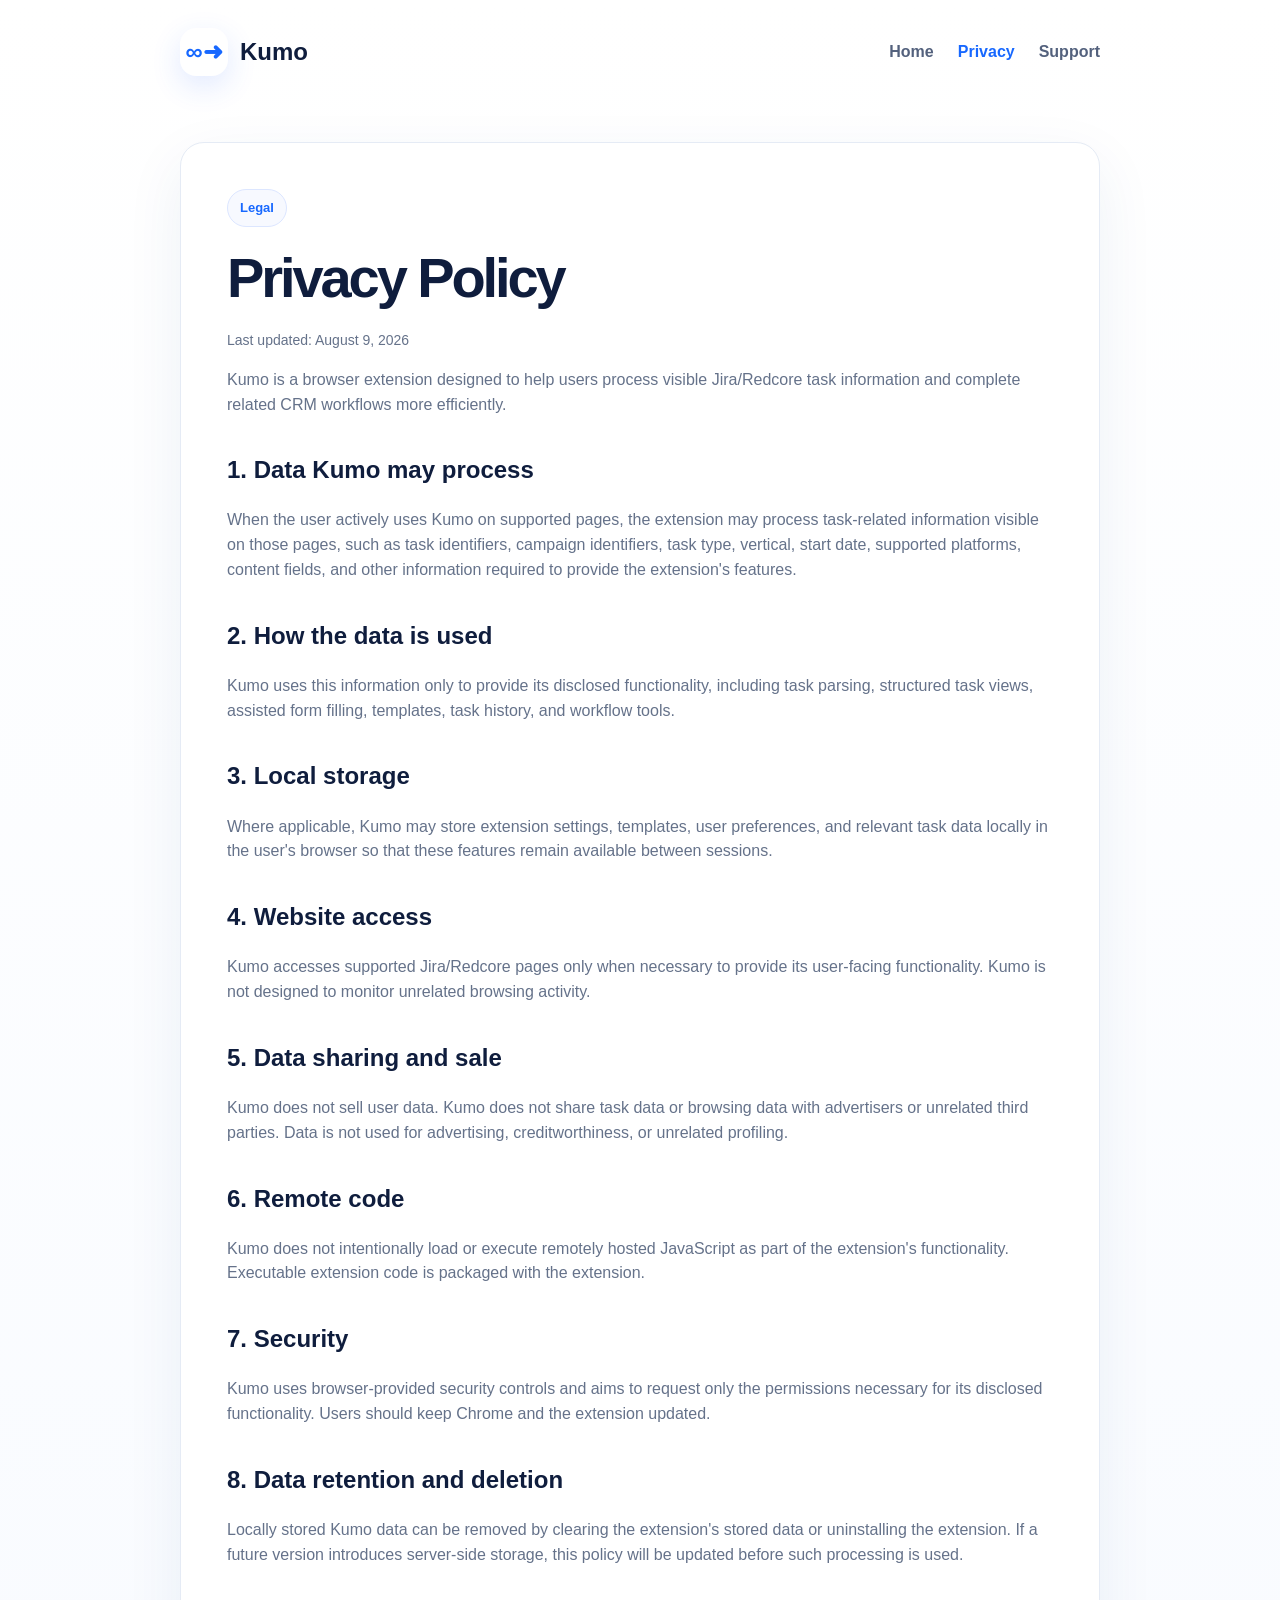
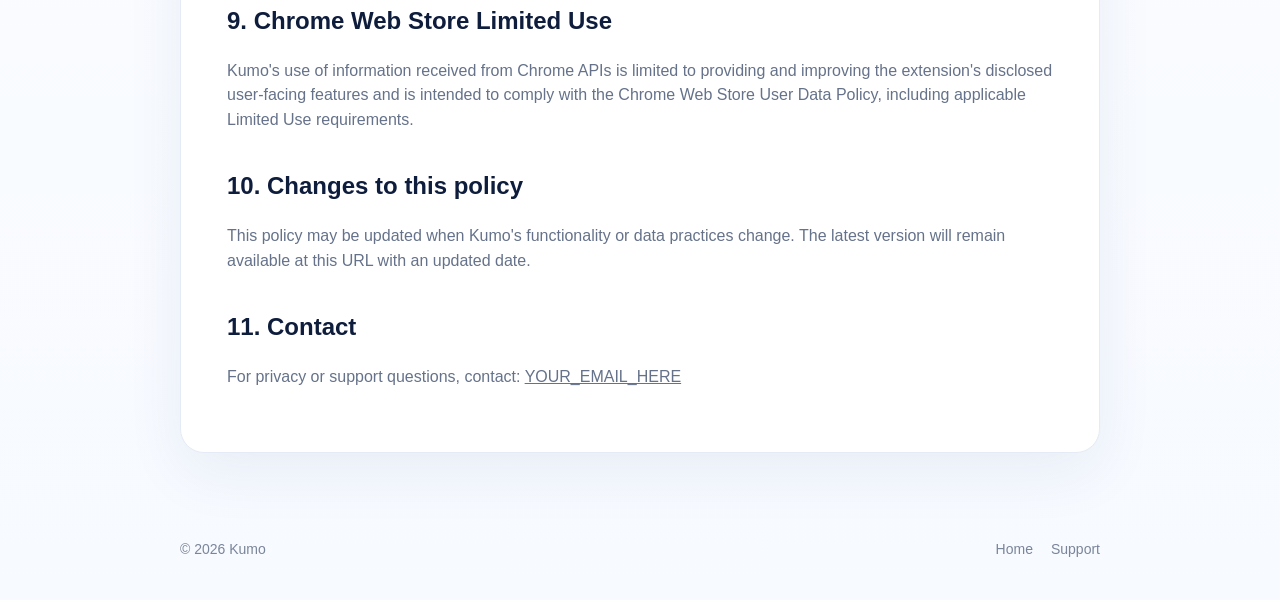
==== privacy.html @ a55d3d98 "Add files via upload" ====
<!doctype html>
<html lang="en">
<head>
  <meta charset="utf-8">
  <meta name="viewport" content="width=device-width, initial-scale=1">
  <title>Kumo Privacy Policy</title>
  <meta name="description" content="Privacy Policy for the Kumo browser extension.">
  <link rel="stylesheet" href="styles.css">
</head>
<body>
  <main class="shell legal">
    <header class="nav">
      <a class="brand" href="./"><span class="logo">∞➜</span><span>Kumo</span></a>
      <nav><a href="./">Home</a><a class="active" href="privacy.html">Privacy</a><a href="support.html">Support</a></nav>
    </header>

    <article class="legal-card">
      <div class="pill">Legal</div>
      <h1>Privacy Policy</h1>
      <p class="updated">Last updated: August 9, 2026</p>

      <p>
        Kumo is a browser extension designed to help users process visible Jira/Redcore task information
        and complete related CRM workflows more efficiently.
      </p>

      <h2>1. Data Kumo may process</h2>
      <p>
        When the user actively uses Kumo on supported pages, the extension may process task-related information
        visible on those pages, such as task identifiers, campaign identifiers, task type, vertical, start date,
        supported platforms, content fields, and other information required to provide the extension's features.
      </p>

      <h2>2. How the data is used</h2>
      <p>
        Kumo uses this information only to provide its disclosed functionality, including task parsing,
        structured task views, assisted form filling, templates, task history, and workflow tools.
      </p>

      <h2>3. Local storage</h2>
      <p>
        Where applicable, Kumo may store extension settings, templates, user preferences, and relevant task data
        locally in the user's browser so that these features remain available between sessions.
      </p>

      <h2>4. Website access</h2>
      <p>
        Kumo accesses supported Jira/Redcore pages only when necessary to provide its user-facing functionality.
        Kumo is not designed to monitor unrelated browsing activity.
      </p>

      <h2>5. Data sharing and sale</h2>
      <p>
        Kumo does not sell user data. Kumo does not share task data or browsing data with advertisers or unrelated
        third parties. Data is not used for advertising, creditworthiness, or unrelated profiling.
      </p>

      <h2>6. Remote code</h2>
      <p>
        Kumo does not intentionally load or execute remotely hosted JavaScript as part of the extension's functionality.
        Executable extension code is packaged with the extension.
      </p>

      <h2>7. Security</h2>
      <p>
        Kumo uses browser-provided security controls and aims to request only the permissions necessary for its
        disclosed functionality. Users should keep Chrome and the extension updated.
      </p>

      <h2>8. Data retention and deletion</h2>
      <p>
        Locally stored Kumo data can be removed by clearing the extension's stored data or uninstalling the extension.
        If a future version introduces server-side storage, this policy will be updated before such processing is used.
      </p>

      <h2>9. Chrome Web Store Limited Use</h2>
      <p>
        Kumo's use of information received from Chrome APIs is limited to providing and improving the extension's
        disclosed user-facing features and is intended to comply with the Chrome Web Store User Data Policy,
        including applicable Limited Use requirements.
      </p>

      <h2>10. Changes to this policy</h2>
      <p>
        This policy may be updated when Kumo's functionality or data practices change. The latest version will remain
        available at this URL with an updated date.
      </p>

      <h2>11. Contact</h2>
      <p>
        For privacy or support questions, contact:
        <a href="mailto:YOUR_EMAIL_HERE">YOUR_EMAIL_HERE</a>
      </p>
    </article>

    <footer>
      <span>© 2026 Kumo</span>
      <div><a href="./">Home</a><a href="support.html">Support</a></div>
    </footer>
  </main>
</body>
</html>
---- styles.css ----
*{box-sizing:border-box}html{scroll-behavior:smooth}body{margin:0;font-family:Inter,ui-sans-serif,-apple-system,BlinkMacSystemFont,"Segoe UI",sans-serif;color:#0f1d3d;background:linear-gradient(180deg,#fff 0%,#f7faff 100%);line-height:1.55}a{color:inherit}.shell{width:min(1180px,calc(100% - 40px));margin:auto}.nav{display:flex;align-items:center;justify-content:space-between;padding:28px 0}.brand{display:flex;align-items:center;gap:12px;text-decoration:none;font-size:24px;font-weight:800}.logo{display:grid;place-items:center;width:48px;height:48px;border-radius:16px;background:#fff;box-shadow:0 10px 30px rgba(39,99,255,.14);color:#1768ff;font-size:24px}.nav nav{display:flex;gap:24px}.nav nav a{text-decoration:none;color:#53617d;font-weight:600}.nav nav a:hover,.nav nav .active{color:#1768ff}.hero{display:grid;grid-template-columns:.9fr 1.1fr;gap:68px;align-items:center;padding:76px 0 90px}.pill{display:inline-flex;padding:8px 12px;border:1px solid #dce6ff;background:#f7f9ff;color:#1768ff;border-radius:999px;font-size:13px;font-weight:700}.hero h1,.legal-card h1{font-size:clamp(48px,6vw,82px);line-height:.98;letter-spacing:-.055em;margin:24px 0}.hero h1 span{color:#1768ff}.lead{font-size:20px;color:#64708a;max-width:650px}.actions{display:flex;gap:12px;margin-top:32px}.btn{padding:13px 18px;border-radius:14px;border:1px solid #dce4f2;text-decoration:none;font-weight:700;background:#fff}.btn.primary{background:#1768ff;border-color:#1768ff;color:#fff}.mockup{background:#fff;border:1px solid #e5ebf5;border-radius:30px;padding:20px;box-shadow:0 35px 100px rgba(31,72,153,.15)}.mockup-top,.payload-head{display:flex;justify-content:space-between;align-items:center}.mockup-top div{display:flex;align-items:center;gap:8px}.mockup-top small{padding:3px 7px;border-radius:8px;background:#edf3ff;color:#1768ff}.ready{color:#18a958;font-weight:700}.scan{display:flex;justify-content:space-between;align-items:center;margin:20px 0;padding:22px;border-radius:20px;background:linear-gradient(90deg,#1768ff,#4f39dc);color:#fff}.scan div{display:grid}.scan strong{font-size:22px}.scan span{opacity:.8;font-size:13px}.scan b{font-size:32px}.grid{display:grid;grid-template-columns:1fr 1fr;gap:12px}.card{display:flex;flex-direction:column;padding:18px;border:1px solid #e5ebf5;border-radius:16px;background:#fbfcff}.card small{color:#7c879d}.card strong{font-size:18px}.card span{color:#8f43db;font-size:13px}.payload{margin-top:14px;padding:18px;border:1px solid #e5ebf5;border-radius:16px}.payload-head span{font-size:12px;color:#219653;background:#effbf2;padding:4px 8px;border-radius:8px}.payload dl{margin:12px 0 0}.payload dl div{display:grid;grid-template-columns:130px 1fr;padding:7px 0;border-top:1px solid #edf0f5}.payload dt{color:#7a8599}.payload dd{margin:0}.features{display:grid;grid-template-columns:repeat(3,1fr);gap:18px;padding:30px 0 90px}.features article,.legal-card,.statement{background:#fff;border:1px solid #e5ebf5;border-radius:24px;padding:30px;box-shadow:0 20px 60px rgba(30,65,130,.07)}.features h2{margin:12px 0 6px}.features p,.legal-card p{color:#65728a}.icon{width:44px;height:44px;display:grid;place-items:center;border-radius:14px;background:#eef4ff;color:#1768ff;font-size:22px}.statement{text-align:center;font-size:24px;font-weight:700;margin-bottom:70px}footer{display:flex;justify-content:space-between;padding:26px 0 40px;color:#7a8599;font-size:14px}footer div{display:flex;gap:18px}footer a{text-decoration:none}.legal{max-width:920px}.legal-card{margin:38px 0 60px;padding:46px}.legal-card h1{font-size:56px}.legal-card h2{margin-top:34px}.updated{font-size:14px}.support-box{display:grid;gap:6px;margin:28px 0;padding:20px;border-radius:16px;background:#f7f9ff;border:1px solid #e1e9fb}.support-box small{color:#7f8aa0}.support-box a{font-weight:700;color:#1768ff}@media(max-width:860px){.hero{grid-template-columns:1fr;gap:40px;padding-top:36px}.features{grid-template-columns:1fr}.nav nav{gap:14px}.grid{grid-template-columns:1fr}.legal-card{padding:28px}.legal-card h1{font-size:44px}}@media(max-width:560px){.shell{width:min(100% - 24px,1180px)}.nav{align-items:flex-start}.nav nav{font-size:13px;gap:10px}.hero h1{font-size:48px}.actions{flex-wrap:wrap}.payload dl div{grid-template-columns:1fr}.payload dt{margin-bottom:2px}}
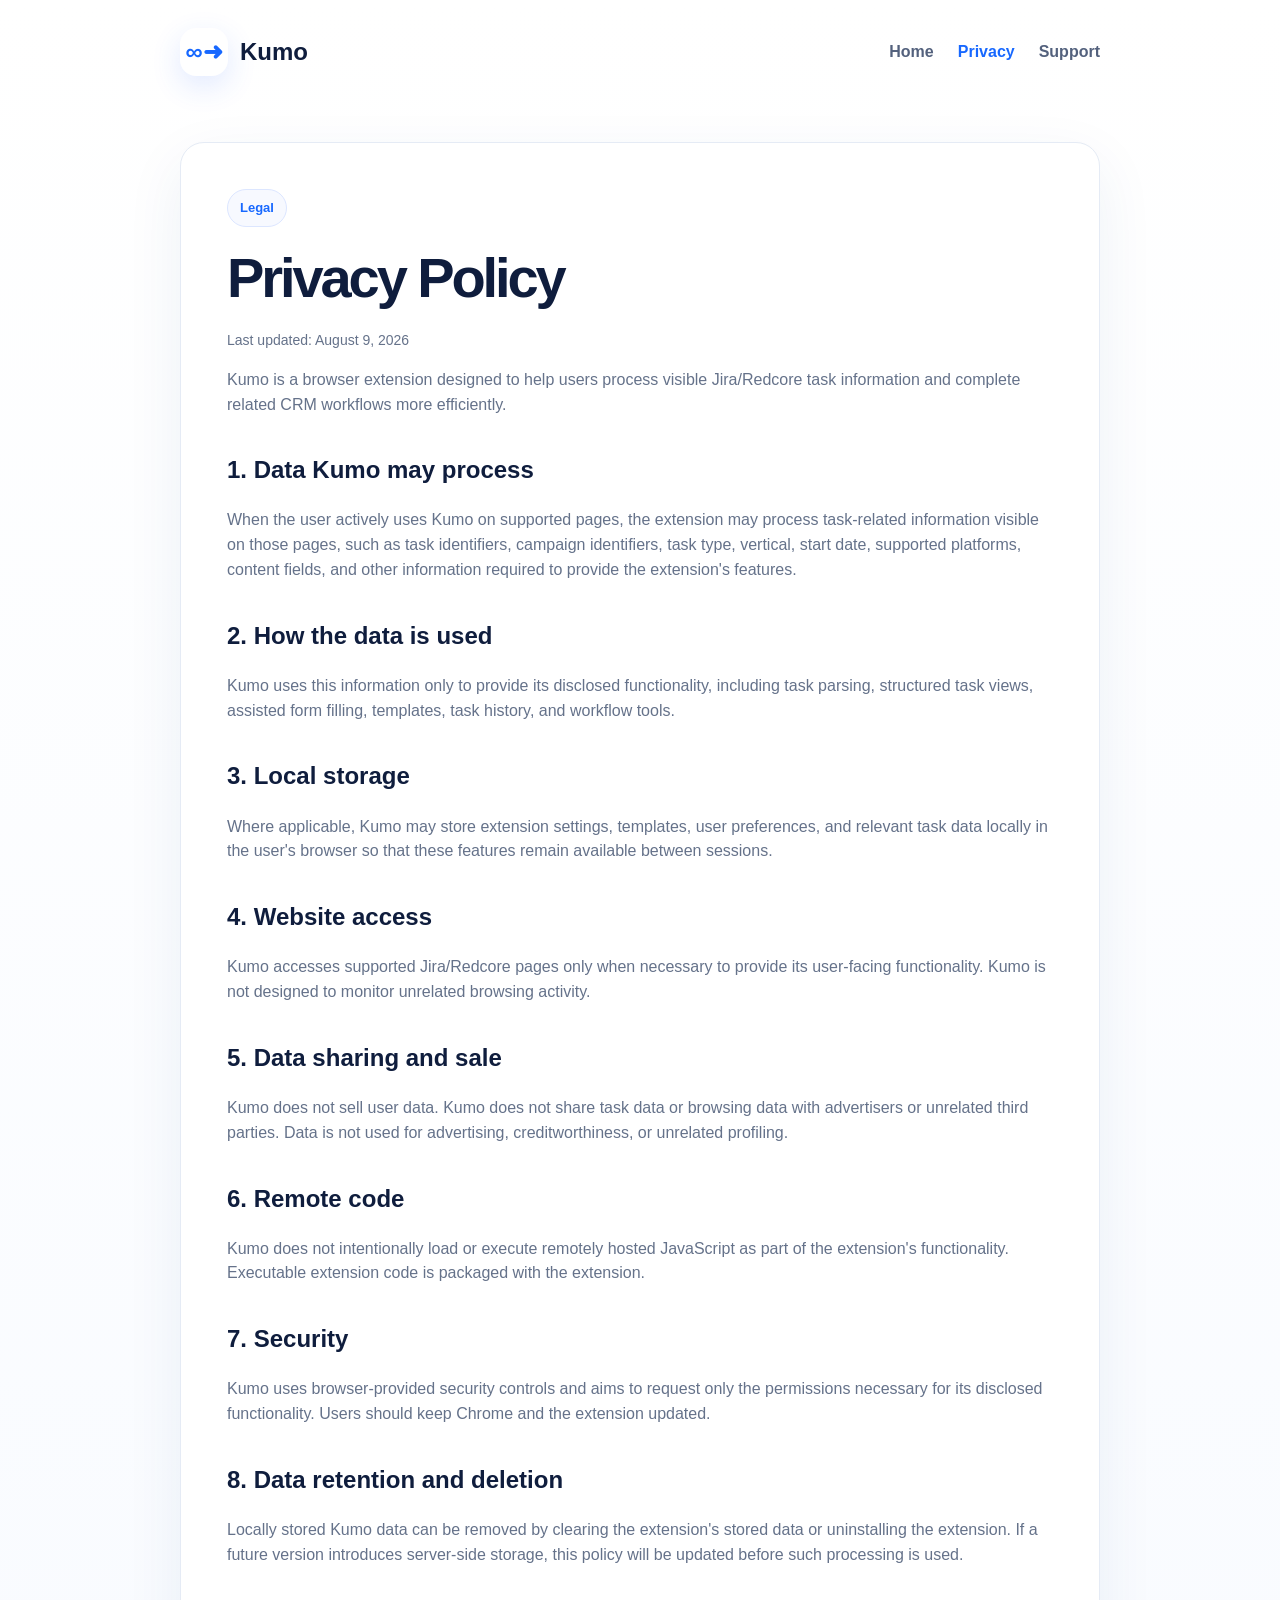
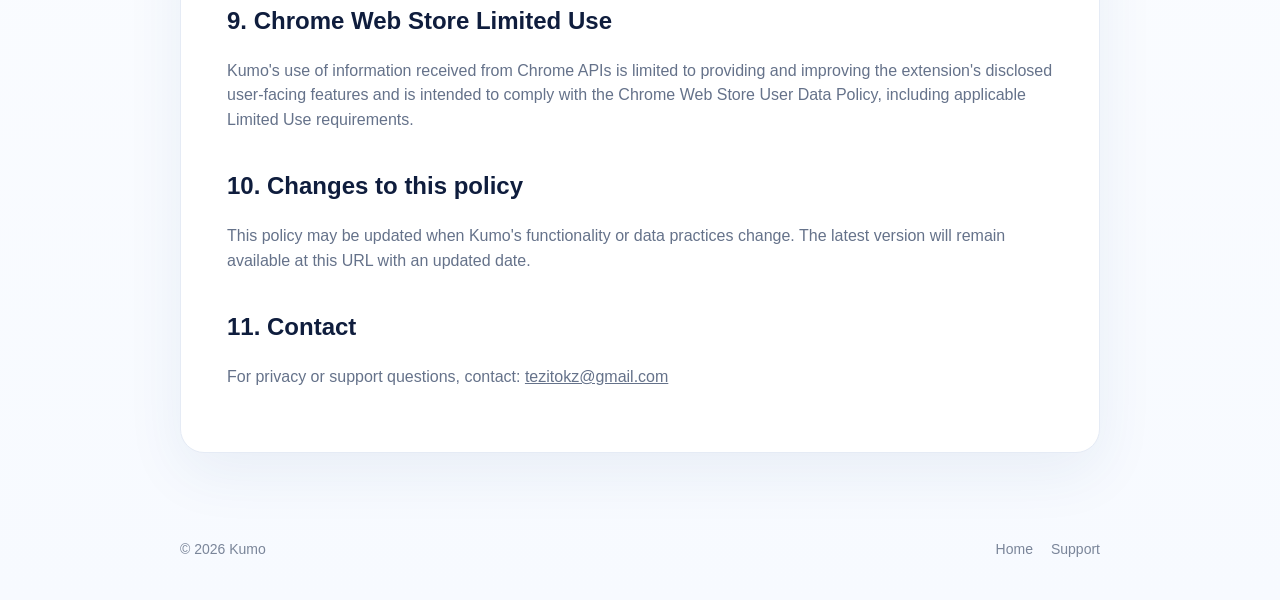
==== commit 8e152aca: "Update privacy.html" ====
--- a/privacy.html
+++ b/privacy.html
@@ -89,7 +89,7 @@
       <h2>11. Contact</h2>
       <p>
         For privacy or support questions, contact:
-        <a href="mailto:YOUR_EMAIL_HERE">YOUR_EMAIL_HERE</a>
+        <a href="mailto:YOUR_EMAIL_HERE">tezitokz@gmail.com</a>
       </p>
     </article>
 
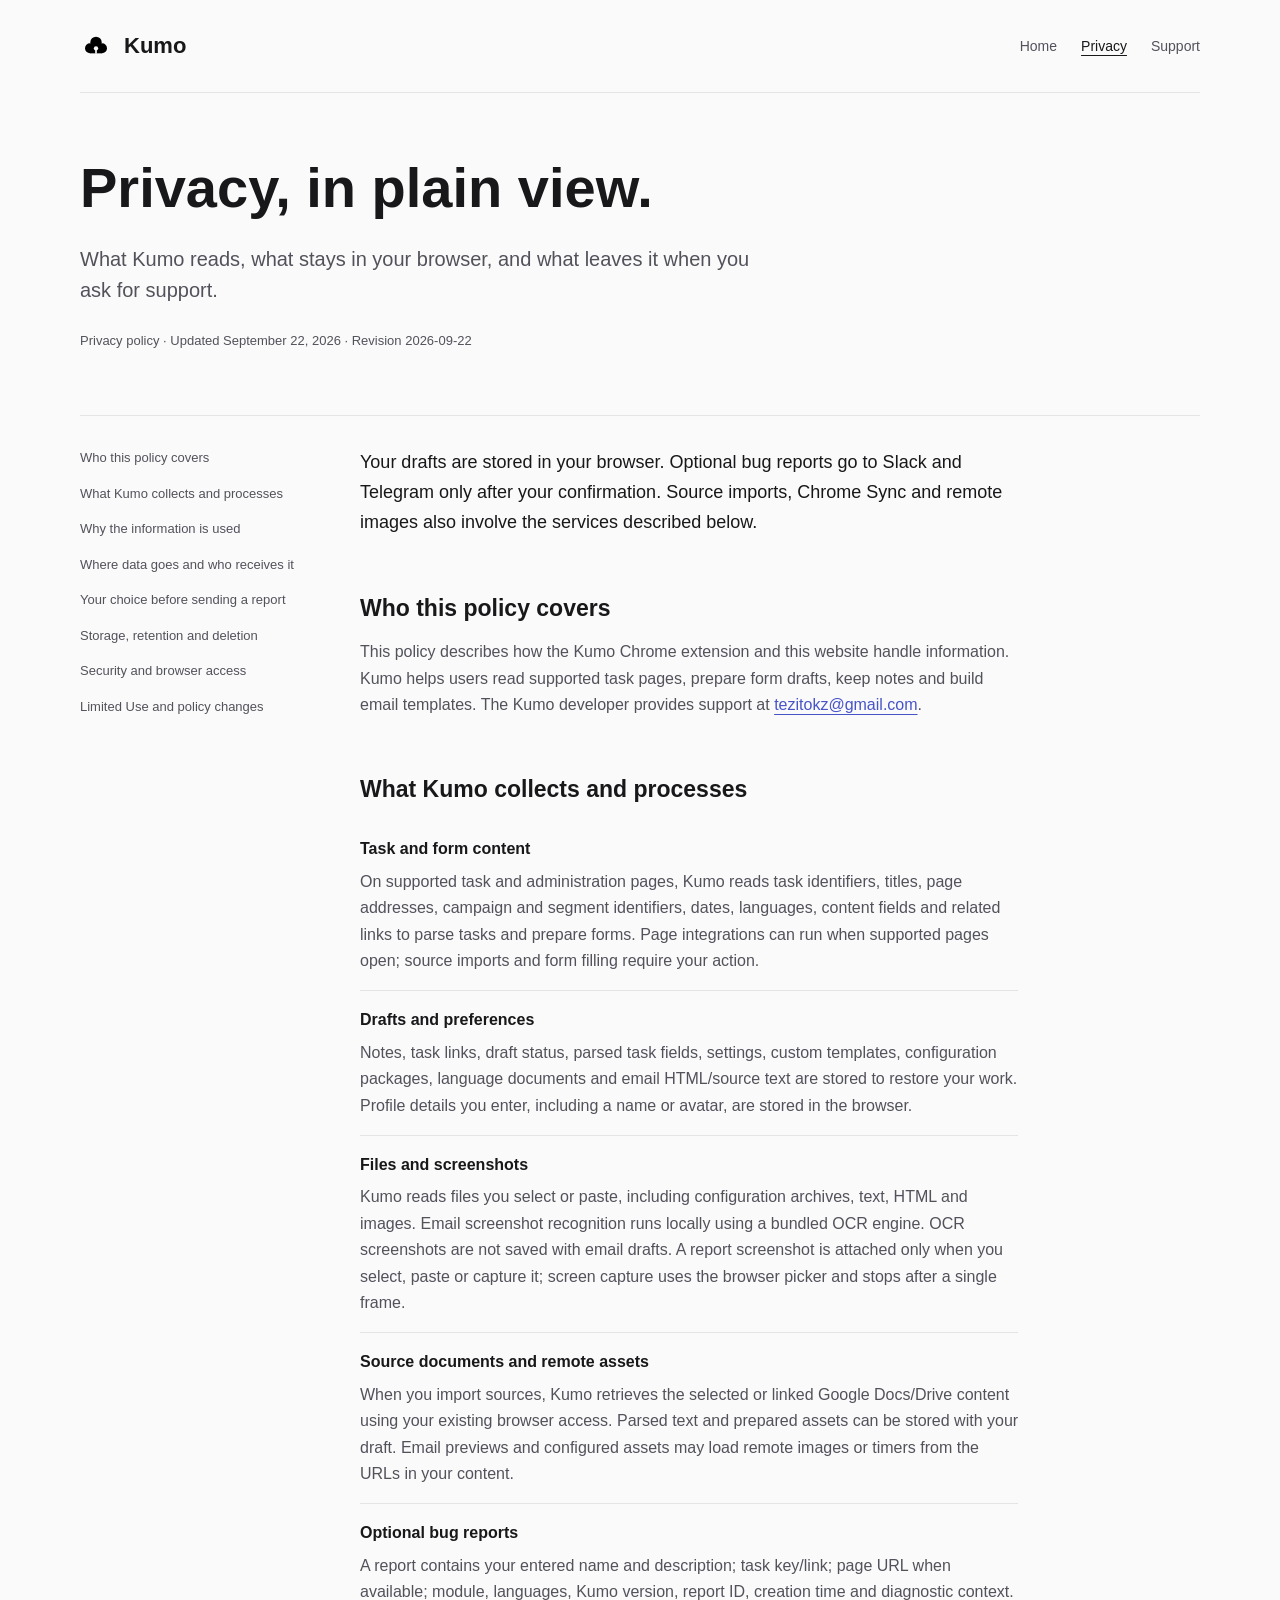
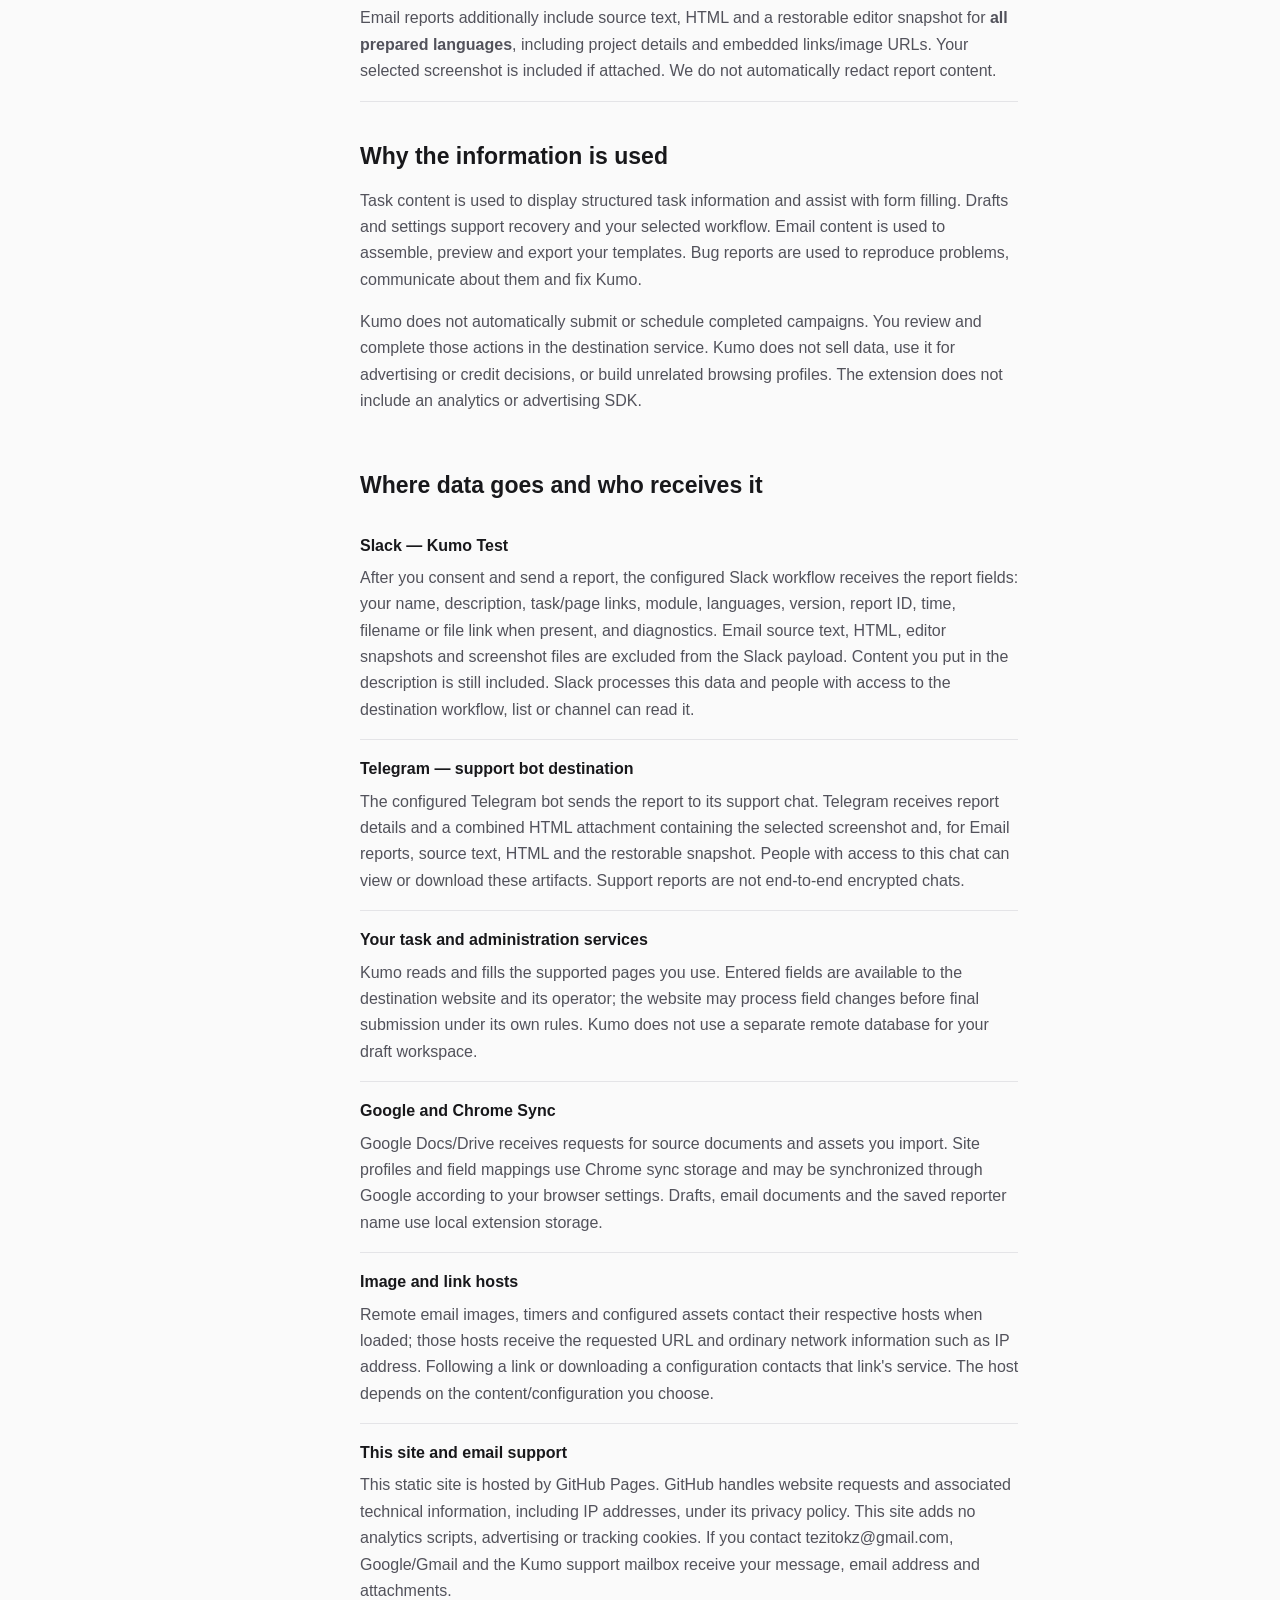
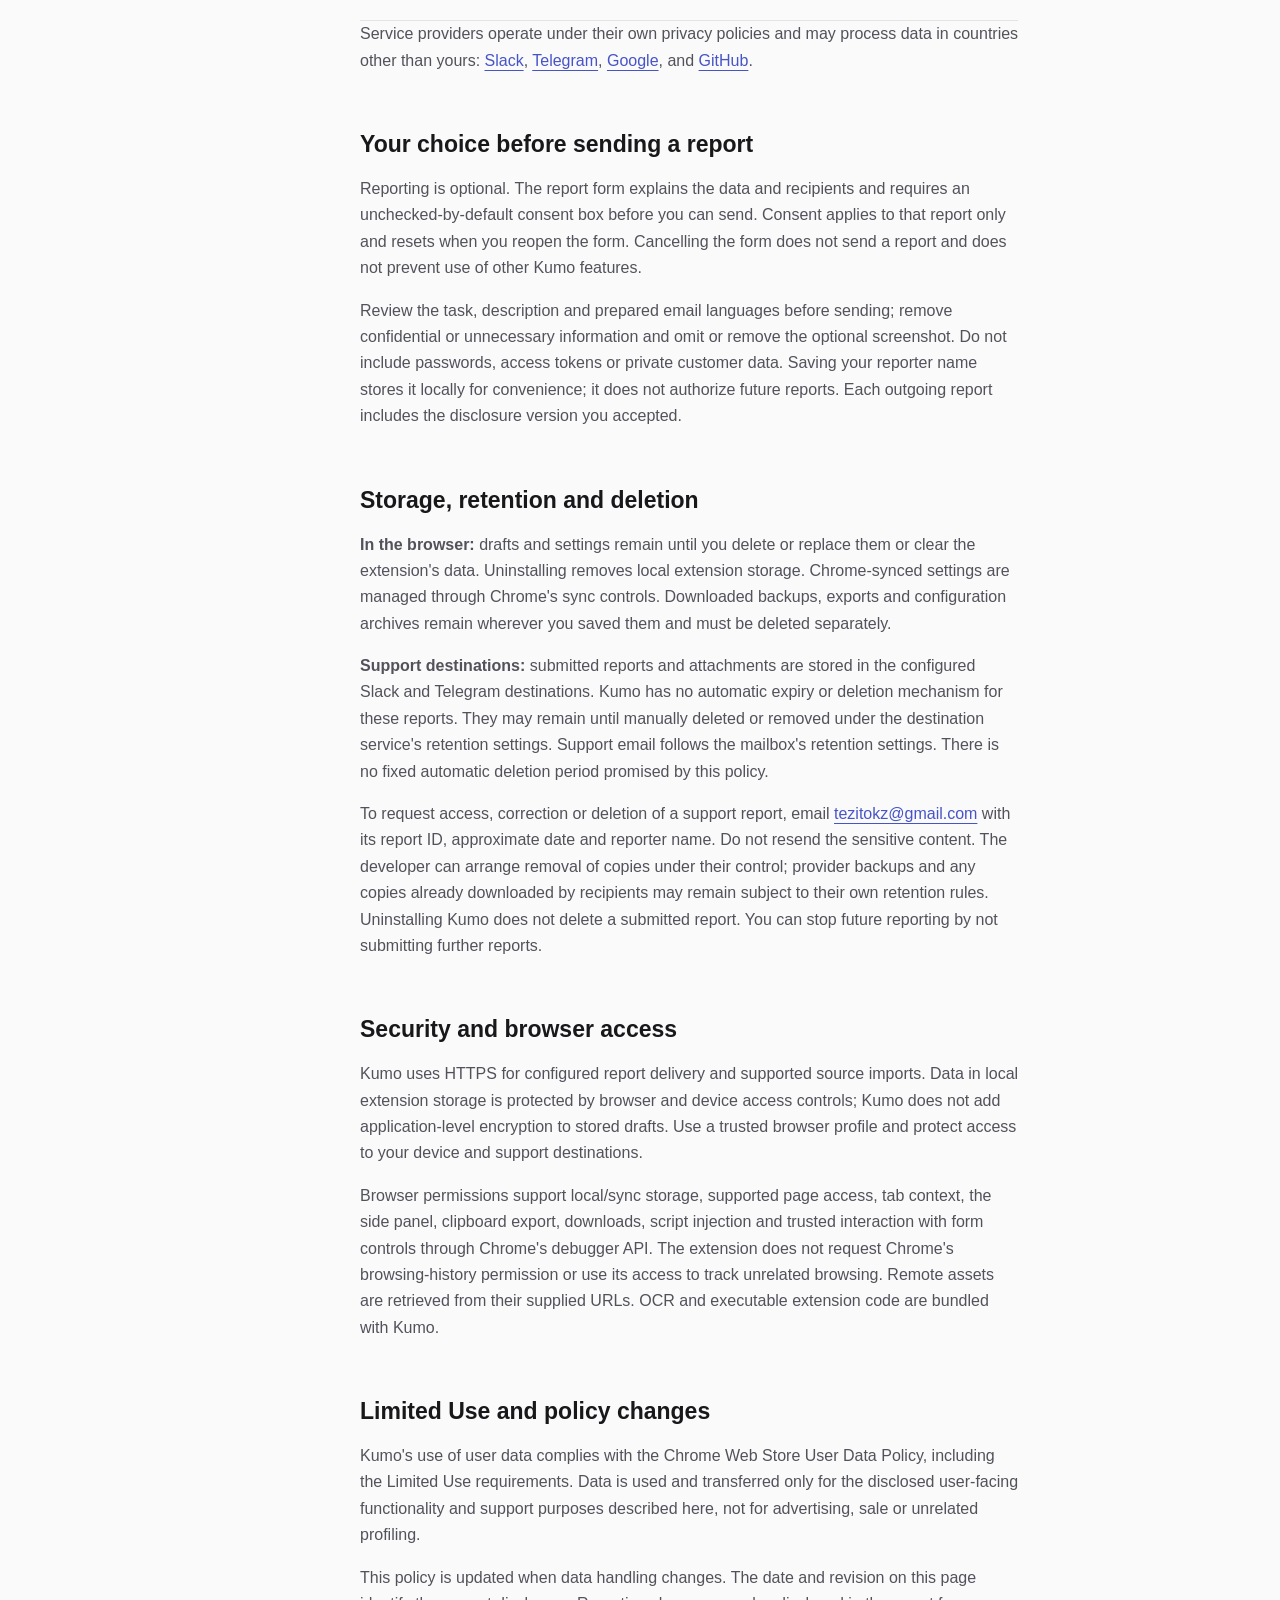
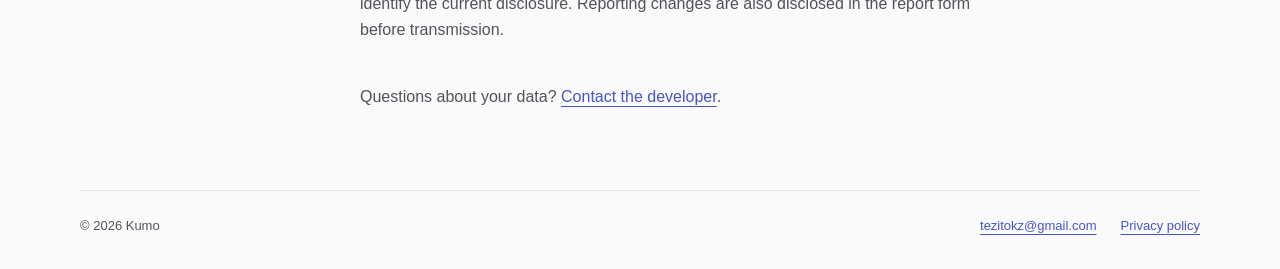
==== commit 4d6549cf: "Disclose Kumo data handling and refresh privacy site" ====
--- a/privacy.html
+++ b/privacy.html
@@ -1,102 +1,3 @@
 <!doctype html>
-<html lang="en">
-<head>
-  <meta charset="utf-8">
-  <meta name="viewport" content="width=device-width, initial-scale=1">
-  <title>Kumo Privacy Policy</title>
-  <meta name="description" content="Privacy Policy for the Kumo browser extension.">
-  <link rel="stylesheet" href="styles.css">
-</head>
-<body>
-  <main class="shell legal">
-    <header class="nav">
-      <a class="brand" href="./"><span class="logo">∞➜</span><span>Kumo</span></a>
-      <nav><a href="./">Home</a><a class="active" href="privacy.html">Privacy</a><a href="support.html">Support</a></nav>
-    </header>
-
-    <article class="legal-card">
-      <div class="pill">Legal</div>
-      <h1>Privacy Policy</h1>
-      <p class="updated">Last updated: August 9, 2026</p>
-
-      <p>
-        Kumo is a browser extension designed to help users process visible Jira/Redcore task information
-        and complete related CRM workflows more efficiently.
-      </p>
-
-      <h2>1. Data Kumo may process</h2>
-      <p>
-        When the user actively uses Kumo on supported pages, the extension may process task-related information
-        visible on those pages, such as task identifiers, campaign identifiers, task type, vertical, start date,
-        supported platforms, content fields, and other information required to provide the extension's features.
-      </p>
-
-      <h2>2. How the data is used</h2>
-      <p>
-        Kumo uses this information only to provide its disclosed functionality, including task parsing,
-        structured task views, assisted form filling, templates, task history, and workflow tools.
-      </p>
-
-      <h2>3. Local storage</h2>
-      <p>
-        Where applicable, Kumo may store extension settings, templates, user preferences, and relevant task data
-        locally in the user's browser so that these features remain available between sessions.
-      </p>
-
-      <h2>4. Website access</h2>
-      <p>
-        Kumo accesses supported Jira/Redcore pages only when necessary to provide its user-facing functionality.
-        Kumo is not designed to monitor unrelated browsing activity.
-      </p>
-
-      <h2>5. Data sharing and sale</h2>
-      <p>
-        Kumo does not sell user data. Kumo does not share task data or browsing data with advertisers or unrelated
-        third parties. Data is not used for advertising, creditworthiness, or unrelated profiling.
-      </p>
-
-      <h2>6. Remote code</h2>
-      <p>
-        Kumo does not intentionally load or execute remotely hosted JavaScript as part of the extension's functionality.
-        Executable extension code is packaged with the extension.
-      </p>
-
-      <h2>7. Security</h2>
-      <p>
-        Kumo uses browser-provided security controls and aims to request only the permissions necessary for its
-        disclosed functionality. Users should keep Chrome and the extension updated.
-      </p>
-
-      <h2>8. Data retention and deletion</h2>
-      <p>
-        Locally stored Kumo data can be removed by clearing the extension's stored data or uninstalling the extension.
-        If a future version introduces server-side storage, this policy will be updated before such processing is used.
-      </p>
-
-      <h2>9. Chrome Web Store Limited Use</h2>
-      <p>
-        Kumo's use of information received from Chrome APIs is limited to providing and improving the extension's
-        disclosed user-facing features and is intended to comply with the Chrome Web Store User Data Policy,
-        including applicable Limited Use requirements.
-      </p>
-
-      <h2>10. Changes to this policy</h2>
-      <p>
-        This policy may be updated when Kumo's functionality or data practices change. The latest version will remain
-        available at this URL with an updated date.
-      </p>
-
-      <h2>11. Contact</h2>
-      <p>
-        For privacy or support questions, contact:
-        <a href="mailto:YOUR_EMAIL_HERE">tezitokz@gmail.com</a>
-      </p>
-    </article>
-
-    <footer>
-      <span>© 2026 Kumo</span>
-      <div><a href="./">Home</a><a href="support.html">Support</a></div>
-    </footer>
-  </main>
-</body>
-</html>
+<html lang="en"><head><meta charset="utf-8"><meta name="viewport" content="width=device-width, initial-scale=1"><title>Kumo — Privacy policy</title><meta name="description" content="How Kumo collects, uses, stores and shares data, including optional Slack and Telegram bug reports."><link rel="stylesheet" href="styles.css"><link rel="icon" href="kumo-mark.svg" type="image/svg+xml"></head>
+<body><a class="skip" href="#content">Skip to content</a><div class="shell"><header class="nav"><a class="brand" href="./"><img src="kumo-mark.svg" width="32" height="32" alt="">Kumo</a><nav aria-label="Main navigation"><a href="./">Home</a><a href="privacy.html" aria-current="page">Privacy</a><a href="support.html">Support</a></nav></header><main id="content"><header class="page-heading"><h1>Privacy, in plain view.</h1><p class="lead">What Kumo reads, what stays in your browser, and what leaves it when you ask for support.</p><p class="updated">Privacy policy · Updated September 22, 2026 · Revision 2026-09-22</p></header><div class="reading-layout"><nav class="contents" aria-label="Policy sections"><a href="#scope">Who this policy covers</a><a href="#collection">What Kumo collects and processes</a><a href="#use">Why the information is used</a><a href="#sharing">Where data goes and who receives it</a><a href="#consent">Your choice before sending a report</a><a href="#storage">Storage, retention and deletion</a><a href="#security">Security and browser access</a><a href="#limited-use">Limited Use and policy changes</a></nav><article class="policy"><p class="intro">Your drafts are stored in your browser. Optional bug reports go to Slack and Telegram only after your confirmation. Source imports, Chrome Sync and remote images also involve the services described below.</p><section id="scope"><h2>Who this policy covers</h2><p>This policy describes how the Kumo Chrome extension and this website handle information. Kumo helps users read supported task pages, prepare form drafts, keep notes and build email templates. The Kumo developer provides support at <a href="mailto:tezitokz@gmail.com">tezitokz@gmail.com</a>.</p></section><section id="collection"><h2>What Kumo collects and processes</h2><dl class="data-list"><div><dt>Task and form content</dt><dd>On supported task and administration pages, Kumo reads task identifiers, titles, page addresses, campaign and segment identifiers, dates, languages, content fields and related links to parse tasks and prepare forms. Page integrations can run when supported pages open; source imports and form filling require your action.</dd></div><div><dt>Drafts and preferences</dt><dd>Notes, task links, draft status, parsed task fields, settings, custom templates, configuration packages, language documents and email HTML/source text are stored to restore your work. Profile details you enter, including a name or avatar, are stored in the browser.</dd></div><div><dt>Files and screenshots</dt><dd>Kumo reads files you select or paste, including configuration archives, text, HTML and images. Email screenshot recognition runs locally using a bundled OCR engine. OCR screenshots are not saved with email drafts. A report screenshot is attached only when you select, paste or capture it; screen capture uses the browser picker and stops after a single frame.</dd></div><div><dt>Source documents and remote assets</dt><dd>When you import sources, Kumo retrieves the selected or linked Google Docs/Drive content using your existing browser access. Parsed text and prepared assets can be stored with your draft. Email previews and configured assets may load remote images or timers from the URLs in your content.</dd></div><div><dt>Optional bug reports</dt><dd>A report contains your entered name and description; task key/link; page URL when available; module, languages, Kumo version, report ID, creation time and diagnostic context. Email reports additionally include source text, HTML and a restorable editor snapshot for <strong>all prepared languages</strong>, including project details and embedded links/image URLs. Your selected screenshot is included if attached. We do not automatically redact report content.</dd></div></dl></section><section id="use"><h2>Why the information is used</h2><p>Task content is used to display structured task information and assist with form filling. Drafts and settings support recovery and your selected workflow. Email content is used to assemble, preview and export your templates. Bug reports are used to reproduce problems, communicate about them and fix Kumo.</p><p>Kumo does not automatically submit or schedule completed campaigns. You review and complete those actions in the destination service. Kumo does not sell data, use it for advertising or credit decisions, or build unrelated browsing profiles. The extension does not include an analytics or advertising SDK.</p></section><section id="sharing"><h2>Where data goes and who receives it</h2><dl class="data-list"><div><dt>Slack — Kumo Test</dt><dd>After you consent and send a report, the configured Slack workflow receives the report fields: your name, description, task/page links, module, languages, version, report ID, time, filename or file link when present, and diagnostics. Email source text, HTML, editor snapshots and screenshot files are excluded from the Slack payload. Content you put in the description is still included. Slack processes this data and people with access to the destination workflow, list or channel can read it.</dd></div><div><dt>Telegram — support bot destination</dt><dd>The configured Telegram bot sends the report to its support chat. Telegram receives report details and a combined HTML attachment containing the selected screenshot and, for Email reports, source text, HTML and the restorable snapshot. People with access to this chat can view or download these artifacts. Support reports are not end-to-end encrypted chats.</dd></div><div><dt>Your task and administration services</dt><dd>Kumo reads and fills the supported pages you use. Entered fields are available to the destination website and its operator; the website may process field changes before final submission under its own rules. Kumo does not use a separate remote database for your draft workspace.</dd></div><div><dt>Google and Chrome Sync</dt><dd>Google Docs/Drive receives requests for source documents and assets you import. Site profiles and field mappings use Chrome sync storage and may be synchronized through Google according to your browser settings. Drafts, email documents and the saved reporter name use local extension storage.</dd></div><div><dt>Image and link hosts</dt><dd>Remote email images, timers and configured assets contact their respective hosts when loaded; those hosts receive the requested URL and ordinary network information such as IP address. Following a link or downloading a configuration contacts that link's service. The host depends on the content/configuration you choose.</dd></div><div><dt>This site and email support</dt><dd>This static site is hosted by GitHub Pages. GitHub handles website requests and associated technical information, including IP addresses, under its privacy policy. This site adds no analytics scripts, advertising or tracking cookies. If you contact tezitokz@gmail.com, Google/Gmail and the Kumo support mailbox receive your message, email address and attachments.</dd></div></dl><p>Service providers operate under their own privacy policies and may process data in countries other than yours: <a href="https://slack.com/trust/privacy/privacy-policy">Slack</a>, <a href="https://telegram.org/privacy">Telegram</a>, <a href="https://policies.google.com/privacy">Google</a>, and <a href="https://docs.github.com/en/site-policy/privacy-policies/github-general-privacy-statement">GitHub</a>.</p></section><section id="consent"><h2>Your choice before sending a report</h2><p>Reporting is optional. The report form explains the data and recipients and requires an unchecked-by-default consent box before you can send. Consent applies to that report only and resets when you reopen the form. Cancelling the form does not send a report and does not prevent use of other Kumo features.</p><p>Review the task, description and prepared email languages before sending; remove confidential or unnecessary information and omit or remove the optional screenshot. Do not include passwords, access tokens or private customer data. Saving your reporter name stores it locally for convenience; it does not authorize future reports. Each outgoing report includes the disclosure version you accepted.</p></section><section id="storage"><h2>Storage, retention and deletion</h2><p><strong>In the browser:</strong> drafts and settings remain until you delete or replace them or clear the extension's data. Uninstalling removes local extension storage. Chrome-synced settings are managed through Chrome's sync controls. Downloaded backups, exports and configuration archives remain wherever you saved them and must be deleted separately.</p><p><strong>Support destinations:</strong> submitted reports and attachments are stored in the configured Slack and Telegram destinations. Kumo has no automatic expiry or deletion mechanism for these reports. They may remain until manually deleted or removed under the destination service's retention settings. Support email follows the mailbox's retention settings. There is no fixed automatic deletion period promised by this policy.</p><p>To request access, correction or deletion of a support report, email <a href="mailto:tezitokz@gmail.com?subject=Kumo%20privacy%20request">tezitokz@gmail.com</a> with its report ID, approximate date and reporter name. Do not resend the sensitive content. The developer can arrange removal of copies under their control; provider backups and any copies already downloaded by recipients may remain subject to their own retention rules. Uninstalling Kumo does not delete a submitted report. You can stop future reporting by not submitting further reports.</p></section><section id="security"><h2>Security and browser access</h2><p>Kumo uses HTTPS for configured report delivery and supported source imports. Data in local extension storage is protected by browser and device access controls; Kumo does not add application-level encryption to stored drafts. Use a trusted browser profile and protect access to your device and support destinations.</p><p>Browser permissions support local/sync storage, supported page access, tab context, the side panel, clipboard export, downloads, script injection and trusted interaction with form controls through Chrome's debugger API. The extension does not request Chrome's browsing-history permission or use its access to track unrelated browsing. Remote assets are retrieved from their supplied URLs. OCR and executable extension code are bundled with Kumo.</p></section><section id="limited-use"><h2>Limited Use and policy changes</h2><p>Kumo's use of user data complies with the Chrome Web Store User Data Policy, including the Limited Use requirements. Data is used and transferred only for the disclosed user-facing functionality and support purposes described here, not for advertising, sale or unrelated profiling.</p><p>This policy is updated when data handling changes. The date and revision on this page identify the current disclosure. Reporting changes are also disclosed in the report form before transmission.</p></section><p class="contact-line">Questions about your data? <a href="mailto:tezitokz@gmail.com">Contact the developer</a>.</p></article></div></main><footer><span>© 2026 Kumo</span><a href="mailto:tezitokz@gmail.com">tezitokz@gmail.com</a><a href="privacy.html">Privacy policy</a></footer></div></body></html>
--- a/styles.css
+++ b/styles.css
@@ -1 +1,54 @@
-*{box-sizing:border-box}html{scroll-behavior:smooth}body{margin:0;font-family:Inter,ui-sans-serif,-apple-system,BlinkMacSystemFont,"Segoe UI",sans-serif;color:#0f1d3d;background:linear-gradient(180deg,#fff 0%,#f7faff 100%);line-height:1.55}a{color:inherit}.shell{width:min(1180px,calc(100% - 40px));margin:auto}.nav{display:flex;align-items:center;justify-content:space-between;padding:28px 0}.brand{display:flex;align-items:center;gap:12px;text-decoration:none;font-size:24px;font-weight:800}.logo{display:grid;place-items:center;width:48px;height:48px;border-radius:16px;background:#fff;box-shadow:0 10px 30px rgba(39,99,255,.14);color:#1768ff;font-size:24px}.nav nav{display:flex;gap:24px}.nav nav a{text-decoration:none;color:#53617d;font-weight:600}.nav nav a:hover,.nav nav .active{color:#1768ff}.hero{display:grid;grid-template-columns:.9fr 1.1fr;gap:68px;align-items:center;padding:76px 0 90px}.pill{display:inline-flex;padding:8px 12px;border:1px solid #dce6ff;background:#f7f9ff;color:#1768ff;border-radius:999px;font-size:13px;font-weight:700}.hero h1,.legal-card h1{font-size:clamp(48px,6vw,82px);line-height:.98;letter-spacing:-.055em;margin:24px 0}.hero h1 span{color:#1768ff}.lead{font-size:20px;color:#64708a;max-width:650px}.actions{display:flex;gap:12px;margin-top:32px}.btn{padding:13px 18px;border-radius:14px;border:1px solid #dce4f2;text-decoration:none;font-weight:700;background:#fff}.btn.primary{background:#1768ff;border-color:#1768ff;color:#fff}.mockup{background:#fff;border:1px solid #e5ebf5;border-radius:30px;padding:20px;box-shadow:0 35px 100px rgba(31,72,153,.15)}.mockup-top,.payload-head{display:flex;justify-content:space-between;align-items:center}.mockup-top div{display:flex;align-items:center;gap:8px}.mockup-top small{padding:3px 7px;border-radius:8px;background:#edf3ff;color:#1768ff}.ready{color:#18a958;font-weight:700}.scan{display:flex;justify-content:space-between;align-items:center;margin:20px 0;padding:22px;border-radius:20px;background:linear-gradient(90deg,#1768ff,#4f39dc);color:#fff}.scan div{display:grid}.scan strong{font-size:22px}.scan span{opacity:.8;font-size:13px}.scan b{font-size:32px}.grid{display:grid;grid-template-columns:1fr 1fr;gap:12px}.card{display:flex;flex-direction:column;padding:18px;border:1px solid #e5ebf5;border-radius:16px;background:#fbfcff}.card small{color:#7c879d}.card strong{font-size:18px}.card span{color:#8f43db;font-size:13px}.payload{margin-top:14px;padding:18px;border:1px solid #e5ebf5;border-radius:16px}.payload-head span{font-size:12px;color:#219653;background:#effbf2;padding:4px 8px;border-radius:8px}.payload dl{margin:12px 0 0}.payload dl div{display:grid;grid-template-columns:130px 1fr;padding:7px 0;border-top:1px solid #edf0f5}.payload dt{color:#7a8599}.payload dd{margin:0}.features{display:grid;grid-template-columns:repeat(3,1fr);gap:18px;padding:30px 0 90px}.features article,.legal-card,.statement{background:#fff;border:1px solid #e5ebf5;border-radius:24px;padding:30px;box-shadow:0 20px 60px rgba(30,65,130,.07)}.features h2{margin:12px 0 6px}.features p,.legal-card p{color:#65728a}.icon{width:44px;height:44px;display:grid;place-items:center;border-radius:14px;background:#eef4ff;color:#1768ff;font-size:22px}.statement{text-align:center;font-size:24px;font-weight:700;margin-bottom:70px}footer{display:flex;justify-content:space-between;padding:26px 0 40px;color:#7a8599;font-size:14px}footer div{display:flex;gap:18px}footer a{text-decoration:none}.legal{max-width:920px}.legal-card{margin:38px 0 60px;padding:46px}.legal-card h1{font-size:56px}.legal-card h2{margin-top:34px}.updated{font-size:14px}.support-box{display:grid;gap:6px;margin:28px 0;padding:20px;border-radius:16px;background:#f7f9ff;border:1px solid #e1e9fb}.support-box small{color:#7f8aa0}.support-box a{font-weight:700;color:#1768ff}@media(max-width:860px){.hero{grid-template-columns:1fr;gap:40px;padding-top:36px}.features{grid-template-columns:1fr}.nav nav{gap:14px}.grid{grid-template-columns:1fr}.legal-card{padding:28px}.legal-card h1{font-size:44px}}@media(max-width:560px){.shell{width:min(100% - 24px,1180px)}.nav{align-items:flex-start}.nav nav{font-size:13px;gap:10px}.hero h1{font-size:48px}.actions{flex-wrap:wrap}.payload dl div{grid-template-columns:1fr}.payload dt{margin-bottom:2px}}+* { box-sizing:border-box; }
+:root { color-scheme:light; --canvas:#fafafa; --surface:#fff; --text:#18181b; --muted:#52525b; --line:#e4e4e7; --accent:#4654c7; }
+html { scroll-padding-top:24px; }
+body { margin:0; background:var(--canvas); color:var(--text); font:16px/1.65 -apple-system,BlinkMacSystemFont,"Segoe UI",sans-serif; }
+::selection { background:#dfe2ff; color:#18181b; }
+a { color:var(--accent); text-underline-offset:4px; overflow-wrap:anywhere; }
+a:hover { color:#303d9d; }
+:focus-visible { outline:2px solid var(--accent); outline-offset:5px; border-radius:2px; }
+.shell { width:min(1120px,calc(100% - 64px)); margin:auto; }
+.nav { display:flex; align-items:center; justify-content:space-between; gap:24px; padding:28px 0; border-bottom:1px solid var(--line); }
+.brand { display:flex; align-items:center; gap:12px; color:var(--text); font-size:22px; font-weight:650; text-decoration:none; }
+.brand img { display:block; }
+.nav nav { display:flex; gap:24px; }
+.nav nav a { font-size:14px; text-decoration:none; color:var(--muted); }
+.nav nav a[aria-current] { color:var(--text); text-decoration:underline; }
+.skip { position:absolute; top:-100px; left:16px; padding:12px; background:var(--surface); z-index:2; }
+.skip:focus { top:8px; }
+.page-heading { padding:64px 0 48px; max-width:780px; }
+h1 { font-size:clamp(32px,4.8vw,56px); font-weight:650; line-height:1.12; margin:0 0 24px; text-wrap:balance; }
+h2 { font-size:23px; line-height:1.3; font-weight:600; margin:0 0 16px; text-wrap:balance; }
+p { margin:0 0 16px; }
+.lead { font-size:20px; line-height:1.55; color:var(--muted); max-width:62ch; }
+.updated { font-size:13px; color:var(--muted); margin-top:24px; }
+.reading-layout { display:grid; grid-template-columns:224px minmax(0,1fr); gap:56px; border-top:1px solid var(--line); padding:32px 0 64px; }
+.contents { display:flex; flex-direction:column; gap:16px; align-self:start; position:sticky; top:24px; font-size:13px; line-height:1.5; }
+.contents a { color:var(--muted); text-decoration:none; }
+.contents a:hover { color:var(--accent); text-decoration:underline; }
+.policy { max-width:74ch; min-width:0; }
+.policy section { padding-top:40px; }
+.policy p,.data-list dd,.support-copy p { color:var(--muted); }
+.policy .intro { color:var(--text); font-size:18px; }
+.data-list { margin:0; }
+.data-list>div { padding:16px 0; border-bottom:1px solid var(--line); }
+.data-list dt { font-weight:600; margin-bottom:6px; }
+.data-list dd { margin:0; }
+.contact-line { margin-top:40px; }
+.actions { display:flex; gap:12px; flex-wrap:wrap; margin-top:32px; }
+.btn { padding:10px 16px; min-height:44px; border:1px solid var(--line); border-radius:6px; text-decoration:none; color:var(--text); font-size:14px; }
+.btn.primary { background:var(--accent); color:#fff; border-color:var(--accent); }
+.btn:hover { background:#eeeeff; color:#303d9d; }
+.btn.primary:hover { background:#303d9d; color:#fff; }
+.workflow { border-top:1px solid var(--line); display:grid; grid-template-columns:repeat(3,minmax(0,1fr)); gap:32px; padding:40px 0 56px; }
+.workflow span { display:block; font-size:14px; color:var(--accent); margin-bottom:24px; }
+.workflow h2 { font-size:20px; }
+.workflow p { color:var(--muted); }
+.privacy-summary { display:grid; grid-template-columns:1fr 1.4fr; gap:48px; padding:40px 0 56px; border-top:1px solid var(--line); }
+.privacy-summary p { color:var(--muted); }
+.email-link { display:inline-block; font-size:20px; margin-top:16px; }
+.support-copy { max-width:72ch; padding-bottom:64px; }
+.support-copy section { border-top:1px solid var(--line); padding:32px 0 16px; }
+footer { border-top:1px solid var(--line); padding:24px 0 32px; display:flex; gap:24px; flex-wrap:wrap; color:var(--muted); font-size:13px; }
+footer span { margin-right:auto; }
+@media(max-width:800px) { .reading-layout { grid-template-columns:1fr; gap:32px; } .contents { position:static; display:grid; grid-template-columns:1fr 1fr; } .workflow { grid-template-columns:1fr; gap:24px; } .workflow span { margin-bottom:8px; } .privacy-summary { grid-template-columns:1fr; gap:8px; } }
+@media(max-width:480px) { .shell { width:calc(100% - 32px); } .nav { gap:16px; padding:20px 0; } .nav nav { gap:16px; } .nav nav a { font-size:13px; } .brand { gap:8px; font-size:20px; } .page-heading { padding:40px 0 32px; } .lead { font-size:18px; } .contents { grid-template-columns:1fr; gap:12px; } h2 { font-size:21px; } footer { gap:12px 24px; } footer span { flex-basis:100%; } }
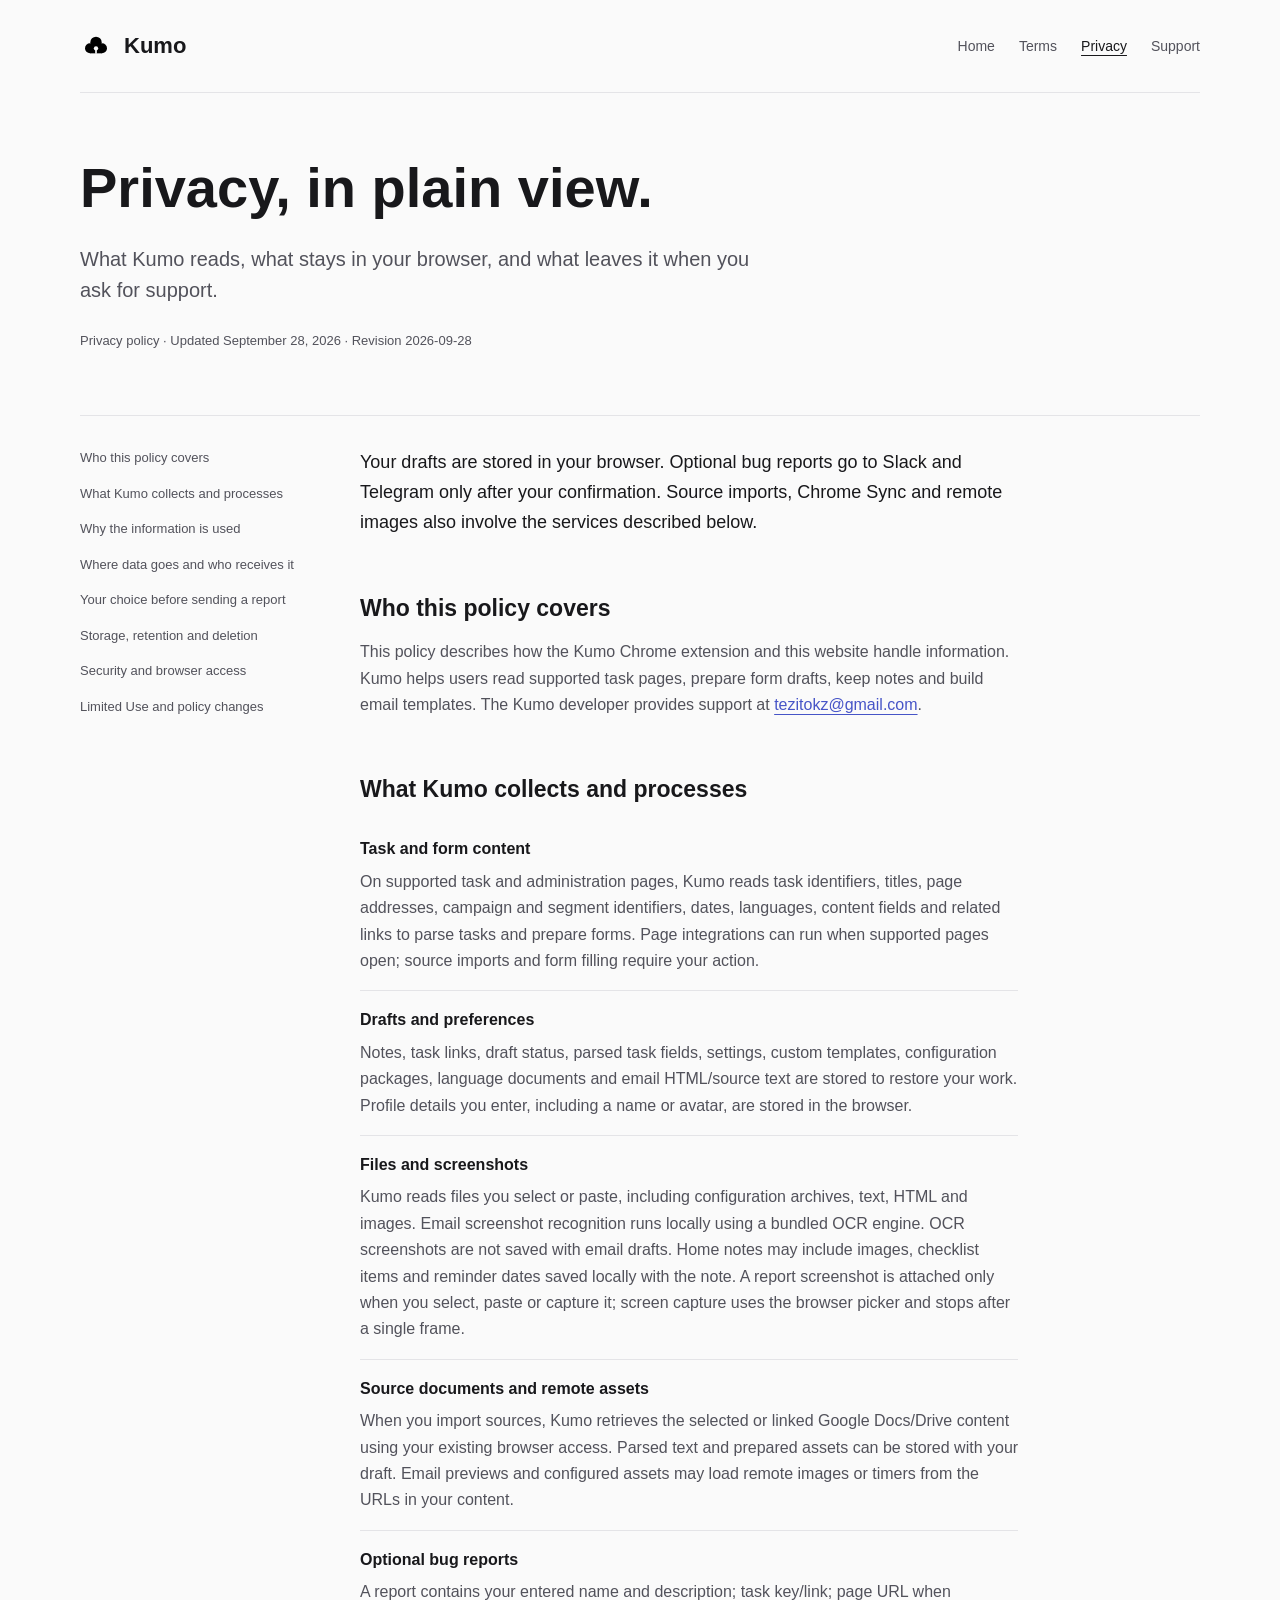
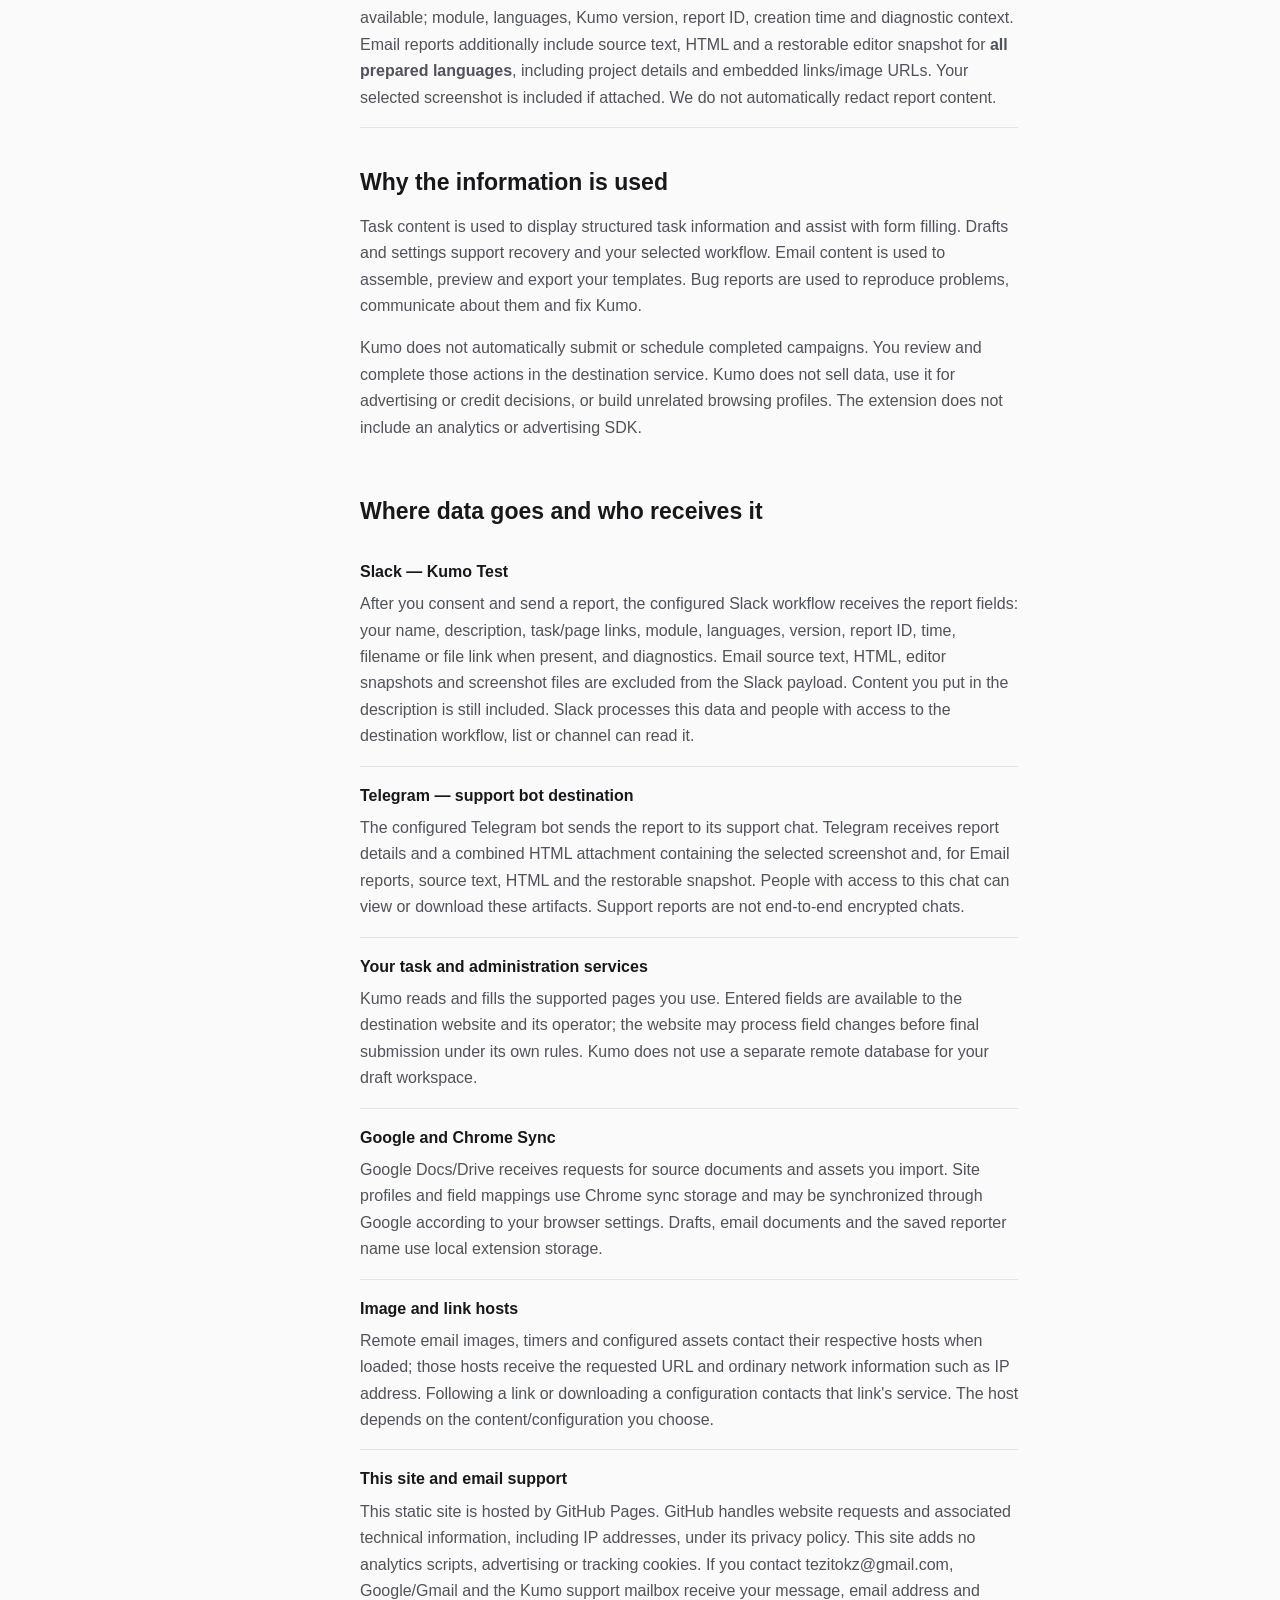
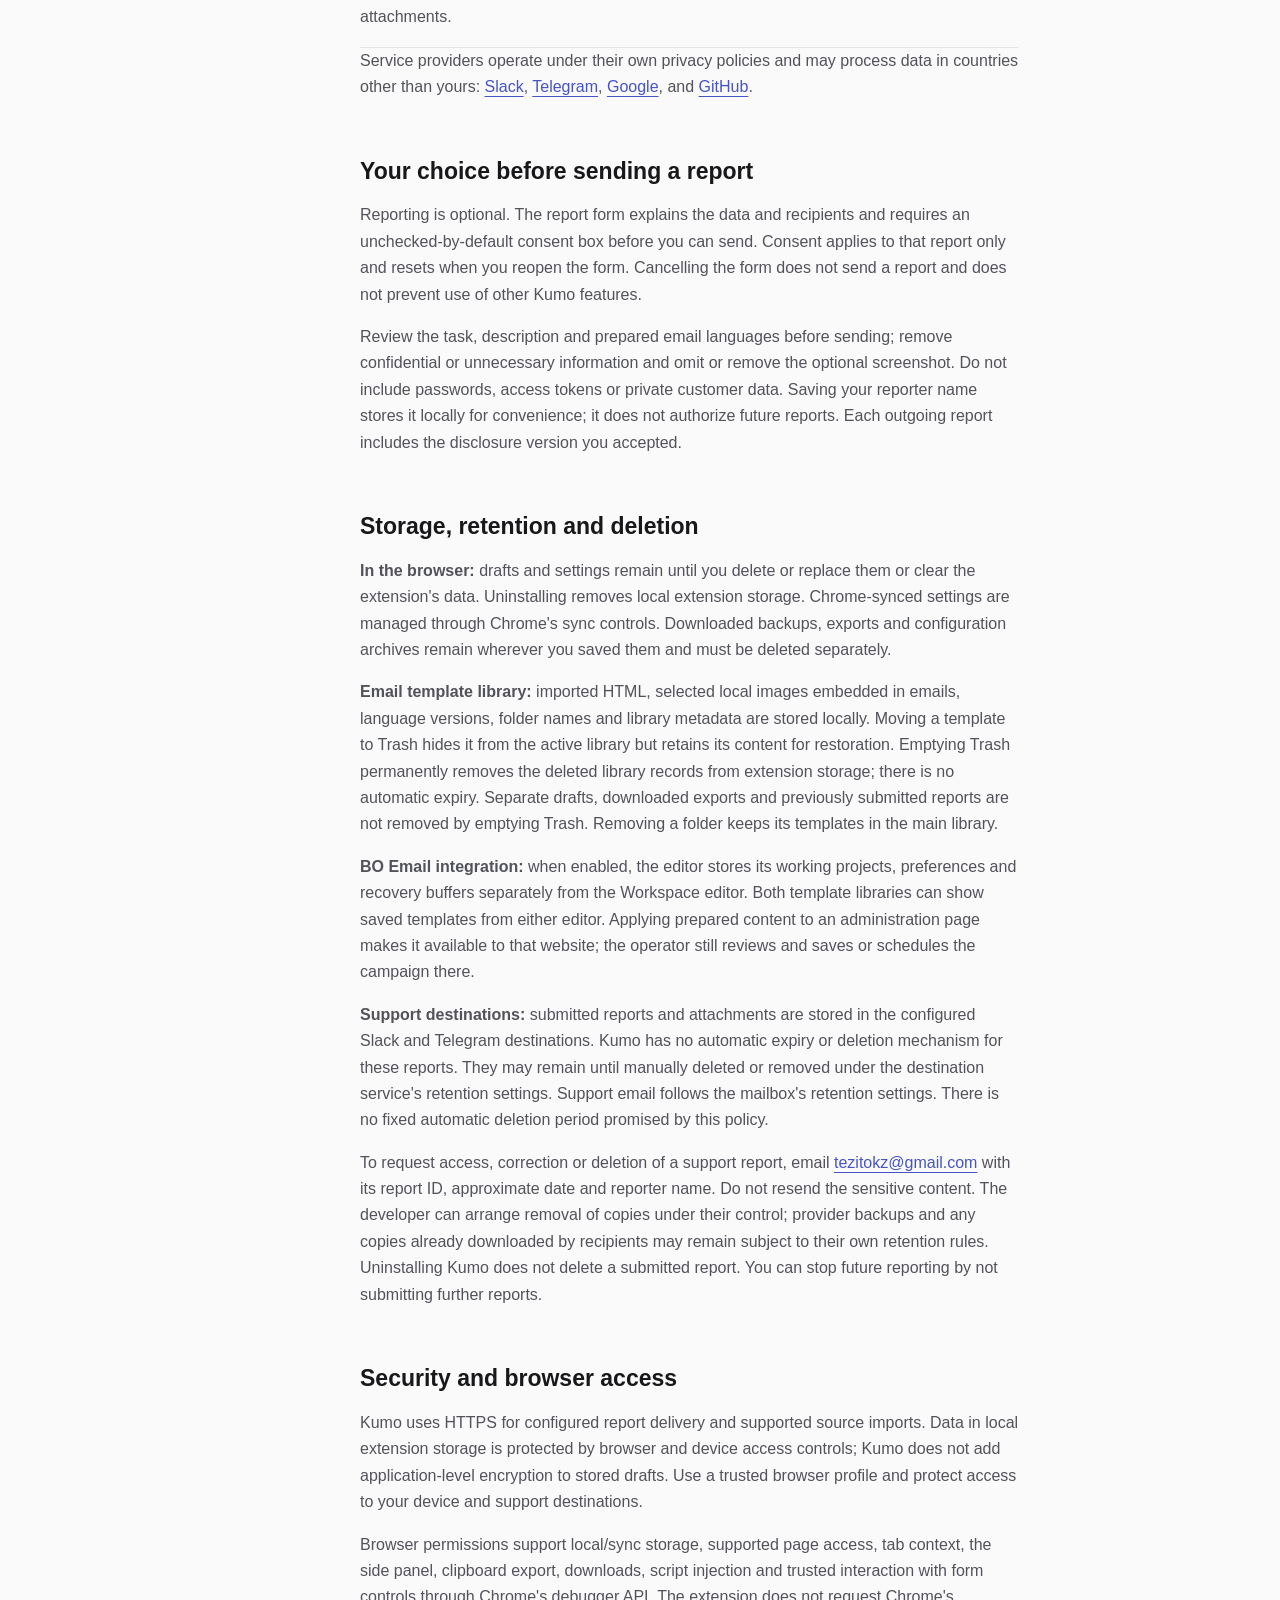
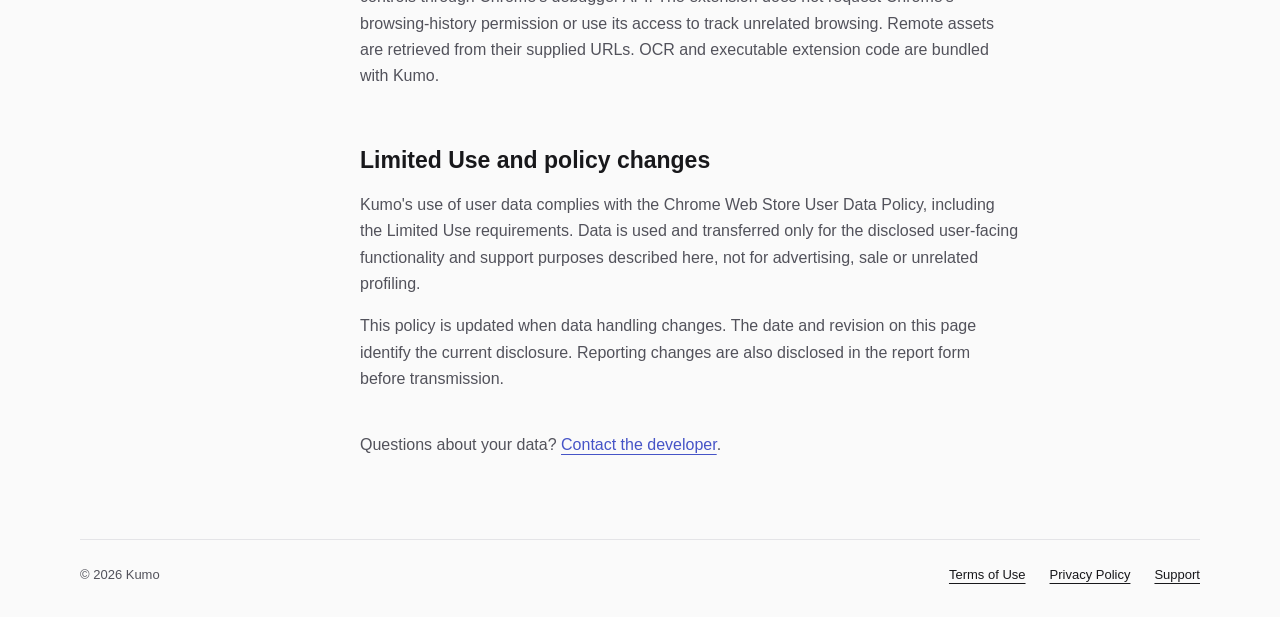
==== commit 21f51280: "Add terms and update Workspace privacy and support pages" ====
--- a/privacy.html
+++ b/privacy.html
@@ -1,3 +1,3 @@
 <!doctype html>
 <html lang="en"><head><meta charset="utf-8"><meta name="viewport" content="width=device-width, initial-scale=1"><title>Kumo — Privacy policy</title><meta name="description" content="How Kumo collects, uses, stores and shares data, including optional Slack and Telegram bug reports."><link rel="stylesheet" href="styles.css"><link rel="icon" href="kumo-mark.svg" type="image/svg+xml"></head>
-<body><a class="skip" href="#content">Skip to content</a><div class="shell"><header class="nav"><a class="brand" href="./"><img src="kumo-mark.svg" width="32" height="32" alt="">Kumo</a><nav aria-label="Main navigation"><a href="./">Home</a><a href="privacy.html" aria-current="page">Privacy</a><a href="support.html">Support</a></nav></header><main id="content"><header class="page-heading"><h1>Privacy, in plain view.</h1><p class="lead">What Kumo reads, what stays in your browser, and what leaves it when you ask for support.</p><p class="updated">Privacy policy · Updated September 22, 2026 · Revision 2026-09-22</p></header><div class="reading-layout"><nav class="contents" aria-label="Policy sections"><a href="#scope">Who this policy covers</a><a href="#collection">What Kumo collects and processes</a><a href="#use">Why the information is used</a><a href="#sharing">Where data goes and who receives it</a><a href="#consent">Your choice before sending a report</a><a href="#storage">Storage, retention and deletion</a><a href="#security">Security and browser access</a><a href="#limited-use">Limited Use and policy changes</a></nav><article class="policy"><p class="intro">Your drafts are stored in your browser. Optional bug reports go to Slack and Telegram only after your confirmation. Source imports, Chrome Sync and remote images also involve the services described below.</p><section id="scope"><h2>Who this policy covers</h2><p>This policy describes how the Kumo Chrome extension and this website handle information. Kumo helps users read supported task pages, prepare form drafts, keep notes and build email templates. The Kumo developer provides support at <a href="mailto:tezitokz@gmail.com">tezitokz@gmail.com</a>.</p></section><section id="collection"><h2>What Kumo collects and processes</h2><dl class="data-list"><div><dt>Task and form content</dt><dd>On supported task and administration pages, Kumo reads task identifiers, titles, page addresses, campaign and segment identifiers, dates, languages, content fields and related links to parse tasks and prepare forms. Page integrations can run when supported pages open; source imports and form filling require your action.</dd></div><div><dt>Drafts and preferences</dt><dd>Notes, task links, draft status, parsed task fields, settings, custom templates, configuration packages, language documents and email HTML/source text are stored to restore your work. Profile details you enter, including a name or avatar, are stored in the browser.</dd></div><div><dt>Files and screenshots</dt><dd>Kumo reads files you select or paste, including configuration archives, text, HTML and images. Email screenshot recognition runs locally using a bundled OCR engine. OCR screenshots are not saved with email drafts. A report screenshot is attached only when you select, paste or capture it; screen capture uses the browser picker and stops after a single frame.</dd></div><div><dt>Source documents and remote assets</dt><dd>When you import sources, Kumo retrieves the selected or linked Google Docs/Drive content using your existing browser access. Parsed text and prepared assets can be stored with your draft. Email previews and configured assets may load remote images or timers from the URLs in your content.</dd></div><div><dt>Optional bug reports</dt><dd>A report contains your entered name and description; task key/link; page URL when available; module, languages, Kumo version, report ID, creation time and diagnostic context. Email reports additionally include source text, HTML and a restorable editor snapshot for <strong>all prepared languages</strong>, including project details and embedded links/image URLs. Your selected screenshot is included if attached. We do not automatically redact report content.</dd></div></dl></section><section id="use"><h2>Why the information is used</h2><p>Task content is used to display structured task information and assist with form filling. Drafts and settings support recovery and your selected workflow. Email content is used to assemble, preview and export your templates. Bug reports are used to reproduce problems, communicate about them and fix Kumo.</p><p>Kumo does not automatically submit or schedule completed campaigns. You review and complete those actions in the destination service. Kumo does not sell data, use it for advertising or credit decisions, or build unrelated browsing profiles. The extension does not include an analytics or advertising SDK.</p></section><section id="sharing"><h2>Where data goes and who receives it</h2><dl class="data-list"><div><dt>Slack — Kumo Test</dt><dd>After you consent and send a report, the configured Slack workflow receives the report fields: your name, description, task/page links, module, languages, version, report ID, time, filename or file link when present, and diagnostics. Email source text, HTML, editor snapshots and screenshot files are excluded from the Slack payload. Content you put in the description is still included. Slack processes this data and people with access to the destination workflow, list or channel can read it.</dd></div><div><dt>Telegram — support bot destination</dt><dd>The configured Telegram bot sends the report to its support chat. Telegram receives report details and a combined HTML attachment containing the selected screenshot and, for Email reports, source text, HTML and the restorable snapshot. People with access to this chat can view or download these artifacts. Support reports are not end-to-end encrypted chats.</dd></div><div><dt>Your task and administration services</dt><dd>Kumo reads and fills the supported pages you use. Entered fields are available to the destination website and its operator; the website may process field changes before final submission under its own rules. Kumo does not use a separate remote database for your draft workspace.</dd></div><div><dt>Google and Chrome Sync</dt><dd>Google Docs/Drive receives requests for source documents and assets you import. Site profiles and field mappings use Chrome sync storage and may be synchronized through Google according to your browser settings. Drafts, email documents and the saved reporter name use local extension storage.</dd></div><div><dt>Image and link hosts</dt><dd>Remote email images, timers and configured assets contact their respective hosts when loaded; those hosts receive the requested URL and ordinary network information such as IP address. Following a link or downloading a configuration contacts that link's service. The host depends on the content/configuration you choose.</dd></div><div><dt>This site and email support</dt><dd>This static site is hosted by GitHub Pages. GitHub handles website requests and associated technical information, including IP addresses, under its privacy policy. This site adds no analytics scripts, advertising or tracking cookies. If you contact tezitokz@gmail.com, Google/Gmail and the Kumo support mailbox receive your message, email address and attachments.</dd></div></dl><p>Service providers operate under their own privacy policies and may process data in countries other than yours: <a href="https://slack.com/trust/privacy/privacy-policy">Slack</a>, <a href="https://telegram.org/privacy">Telegram</a>, <a href="https://policies.google.com/privacy">Google</a>, and <a href="https://docs.github.com/en/site-policy/privacy-policies/github-general-privacy-statement">GitHub</a>.</p></section><section id="consent"><h2>Your choice before sending a report</h2><p>Reporting is optional. The report form explains the data and recipients and requires an unchecked-by-default consent box before you can send. Consent applies to that report only and resets when you reopen the form. Cancelling the form does not send a report and does not prevent use of other Kumo features.</p><p>Review the task, description and prepared email languages before sending; remove confidential or unnecessary information and omit or remove the optional screenshot. Do not include passwords, access tokens or private customer data. Saving your reporter name stores it locally for convenience; it does not authorize future reports. Each outgoing report includes the disclosure version you accepted.</p></section><section id="storage"><h2>Storage, retention and deletion</h2><p><strong>In the browser:</strong> drafts and settings remain until you delete or replace them or clear the extension's data. Uninstalling removes local extension storage. Chrome-synced settings are managed through Chrome's sync controls. Downloaded backups, exports and configuration archives remain wherever you saved them and must be deleted separately.</p><p><strong>Support destinations:</strong> submitted reports and attachments are stored in the configured Slack and Telegram destinations. Kumo has no automatic expiry or deletion mechanism for these reports. They may remain until manually deleted or removed under the destination service's retention settings. Support email follows the mailbox's retention settings. There is no fixed automatic deletion period promised by this policy.</p><p>To request access, correction or deletion of a support report, email <a href="mailto:tezitokz@gmail.com?subject=Kumo%20privacy%20request">tezitokz@gmail.com</a> with its report ID, approximate date and reporter name. Do not resend the sensitive content. The developer can arrange removal of copies under their control; provider backups and any copies already downloaded by recipients may remain subject to their own retention rules. Uninstalling Kumo does not delete a submitted report. You can stop future reporting by not submitting further reports.</p></section><section id="security"><h2>Security and browser access</h2><p>Kumo uses HTTPS for configured report delivery and supported source imports. Data in local extension storage is protected by browser and device access controls; Kumo does not add application-level encryption to stored drafts. Use a trusted browser profile and protect access to your device and support destinations.</p><p>Browser permissions support local/sync storage, supported page access, tab context, the side panel, clipboard export, downloads, script injection and trusted interaction with form controls through Chrome's debugger API. The extension does not request Chrome's browsing-history permission or use its access to track unrelated browsing. Remote assets are retrieved from their supplied URLs. OCR and executable extension code are bundled with Kumo.</p></section><section id="limited-use"><h2>Limited Use and policy changes</h2><p>Kumo's use of user data complies with the Chrome Web Store User Data Policy, including the Limited Use requirements. Data is used and transferred only for the disclosed user-facing functionality and support purposes described here, not for advertising, sale or unrelated profiling.</p><p>This policy is updated when data handling changes. The date and revision on this page identify the current disclosure. Reporting changes are also disclosed in the report form before transmission.</p></section><p class="contact-line">Questions about your data? <a href="mailto:tezitokz@gmail.com">Contact the developer</a>.</p></article></div></main><footer><span>© 2026 Kumo</span><a href="mailto:tezitokz@gmail.com">tezitokz@gmail.com</a><a href="privacy.html">Privacy policy</a></footer></div></body></html>+<body><a class="skip" href="#content">Skip to content</a><div class="shell"><header class="nav"><a class="brand" href="./"><img src="kumo-mark.svg" width="32" height="32" alt="">Kumo</a><nav aria-label="Main navigation"><a href="./">Home</a><a href="terms.html">Terms</a><a href="privacy.html" aria-current="page">Privacy</a><a href="support.html">Support</a></nav></header><main id="content"><header class="page-heading"><h1>Privacy, in plain view.</h1><p class="lead">What Kumo reads, what stays in your browser, and what leaves it when you ask for support.</p><p class="updated">Privacy policy · Updated September 28, 2026 · Revision 2026-09-28</p></header><div class="reading-layout"><nav class="contents" aria-label="Policy sections"><a href="#scope">Who this policy covers</a><a href="#collection">What Kumo collects and processes</a><a href="#use">Why the information is used</a><a href="#sharing">Where data goes and who receives it</a><a href="#consent">Your choice before sending a report</a><a href="#storage">Storage, retention and deletion</a><a href="#security">Security and browser access</a><a href="#limited-use">Limited Use and policy changes</a></nav><article class="policy"><p class="intro">Your drafts are stored in your browser. Optional bug reports go to Slack and Telegram only after your confirmation. Source imports, Chrome Sync and remote images also involve the services described below.</p><section id="scope"><h2>Who this policy covers</h2><p>This policy describes how the Kumo Chrome extension and this website handle information. Kumo helps users read supported task pages, prepare form drafts, keep notes and build email templates. The Kumo developer provides support at <a href="mailto:tezitokz@gmail.com">tezitokz@gmail.com</a>.</p></section><section id="collection"><h2>What Kumo collects and processes</h2><dl class="data-list"><div><dt>Task and form content</dt><dd>On supported task and administration pages, Kumo reads task identifiers, titles, page addresses, campaign and segment identifiers, dates, languages, content fields and related links to parse tasks and prepare forms. Page integrations can run when supported pages open; source imports and form filling require your action.</dd></div><div><dt>Drafts and preferences</dt><dd>Notes, task links, draft status, parsed task fields, settings, custom templates, configuration packages, language documents and email HTML/source text are stored to restore your work. Profile details you enter, including a name or avatar, are stored in the browser.</dd></div><div><dt>Files and screenshots</dt><dd>Kumo reads files you select or paste, including configuration archives, text, HTML and images. Email screenshot recognition runs locally using a bundled OCR engine. OCR screenshots are not saved with email drafts. Home notes may include images, checklist items and reminder dates saved locally with the note. A report screenshot is attached only when you select, paste or capture it; screen capture uses the browser picker and stops after a single frame.</dd></div><div><dt>Source documents and remote assets</dt><dd>When you import sources, Kumo retrieves the selected or linked Google Docs/Drive content using your existing browser access. Parsed text and prepared assets can be stored with your draft. Email previews and configured assets may load remote images or timers from the URLs in your content.</dd></div><div><dt>Optional bug reports</dt><dd>A report contains your entered name and description; task key/link; page URL when available; module, languages, Kumo version, report ID, creation time and diagnostic context. Email reports additionally include source text, HTML and a restorable editor snapshot for <strong>all prepared languages</strong>, including project details and embedded links/image URLs. Your selected screenshot is included if attached. We do not automatically redact report content.</dd></div></dl></section><section id="use"><h2>Why the information is used</h2><p>Task content is used to display structured task information and assist with form filling. Drafts and settings support recovery and your selected workflow. Email content is used to assemble, preview and export your templates. Bug reports are used to reproduce problems, communicate about them and fix Kumo.</p><p>Kumo does not automatically submit or schedule completed campaigns. You review and complete those actions in the destination service. Kumo does not sell data, use it for advertising or credit decisions, or build unrelated browsing profiles. The extension does not include an analytics or advertising SDK.</p></section><section id="sharing"><h2>Where data goes and who receives it</h2><dl class="data-list"><div><dt>Slack — Kumo Test</dt><dd>After you consent and send a report, the configured Slack workflow receives the report fields: your name, description, task/page links, module, languages, version, report ID, time, filename or file link when present, and diagnostics. Email source text, HTML, editor snapshots and screenshot files are excluded from the Slack payload. Content you put in the description is still included. Slack processes this data and people with access to the destination workflow, list or channel can read it.</dd></div><div><dt>Telegram — support bot destination</dt><dd>The configured Telegram bot sends the report to its support chat. Telegram receives report details and a combined HTML attachment containing the selected screenshot and, for Email reports, source text, HTML and the restorable snapshot. People with access to this chat can view or download these artifacts. Support reports are not end-to-end encrypted chats.</dd></div><div><dt>Your task and administration services</dt><dd>Kumo reads and fills the supported pages you use. Entered fields are available to the destination website and its operator; the website may process field changes before final submission under its own rules. Kumo does not use a separate remote database for your draft workspace.</dd></div><div><dt>Google and Chrome Sync</dt><dd>Google Docs/Drive receives requests for source documents and assets you import. Site profiles and field mappings use Chrome sync storage and may be synchronized through Google according to your browser settings. Drafts, email documents and the saved reporter name use local extension storage.</dd></div><div><dt>Image and link hosts</dt><dd>Remote email images, timers and configured assets contact their respective hosts when loaded; those hosts receive the requested URL and ordinary network information such as IP address. Following a link or downloading a configuration contacts that link's service. The host depends on the content/configuration you choose.</dd></div><div><dt>This site and email support</dt><dd>This static site is hosted by GitHub Pages. GitHub handles website requests and associated technical information, including IP addresses, under its privacy policy. This site adds no analytics scripts, advertising or tracking cookies. If you contact tezitokz@gmail.com, Google/Gmail and the Kumo support mailbox receive your message, email address and attachments.</dd></div></dl><p>Service providers operate under their own privacy policies and may process data in countries other than yours: <a href="https://slack.com/trust/privacy/privacy-policy">Slack</a>, <a href="https://telegram.org/privacy">Telegram</a>, <a href="https://policies.google.com/privacy">Google</a>, and <a href="https://docs.github.com/en/site-policy/privacy-policies/github-general-privacy-statement">GitHub</a>.</p></section><section id="consent"><h2>Your choice before sending a report</h2><p>Reporting is optional. The report form explains the data and recipients and requires an unchecked-by-default consent box before you can send. Consent applies to that report only and resets when you reopen the form. Cancelling the form does not send a report and does not prevent use of other Kumo features.</p><p>Review the task, description and prepared email languages before sending; remove confidential or unnecessary information and omit or remove the optional screenshot. Do not include passwords, access tokens or private customer data. Saving your reporter name stores it locally for convenience; it does not authorize future reports. Each outgoing report includes the disclosure version you accepted.</p></section><section id="storage"><h2>Storage, retention and deletion</h2><p><strong>In the browser:</strong> drafts and settings remain until you delete or replace them or clear the extension's data. Uninstalling removes local extension storage. Chrome-synced settings are managed through Chrome's sync controls. Downloaded backups, exports and configuration archives remain wherever you saved them and must be deleted separately.</p><p><strong>Email template library:</strong> imported HTML, selected local images embedded in emails, language versions, folder names and library metadata are stored locally. Moving a template to Trash hides it from the active library but retains its content for restoration. Emptying Trash permanently removes the deleted library records from extension storage; there is no automatic expiry. Separate drafts, downloaded exports and previously submitted reports are not removed by emptying Trash. Removing a folder keeps its templates in the main library.</p><p><strong>BO Email integration:</strong> when enabled, the editor stores its working projects, preferences and recovery buffers separately from the Workspace editor. Both template libraries can show saved templates from either editor. Applying prepared content to an administration page makes it available to that website; the operator still reviews and saves or schedules the campaign there.</p><p><strong>Support destinations:</strong> submitted reports and attachments are stored in the configured Slack and Telegram destinations. Kumo has no automatic expiry or deletion mechanism for these reports. They may remain until manually deleted or removed under the destination service's retention settings. Support email follows the mailbox's retention settings. There is no fixed automatic deletion period promised by this policy.</p><p>To request access, correction or deletion of a support report, email <a href="mailto:tezitokz@gmail.com?subject=Kumo%20privacy%20request">tezitokz@gmail.com</a> with its report ID, approximate date and reporter name. Do not resend the sensitive content. The developer can arrange removal of copies under their control; provider backups and any copies already downloaded by recipients may remain subject to their own retention rules. Uninstalling Kumo does not delete a submitted report. You can stop future reporting by not submitting further reports.</p></section><section id="security"><h2>Security and browser access</h2><p>Kumo uses HTTPS for configured report delivery and supported source imports. Data in local extension storage is protected by browser and device access controls; Kumo does not add application-level encryption to stored drafts. Use a trusted browser profile and protect access to your device and support destinations.</p><p>Browser permissions support local/sync storage, supported page access, tab context, the side panel, clipboard export, downloads, script injection and trusted interaction with form controls through Chrome's debugger API. The extension does not request Chrome's browsing-history permission or use its access to track unrelated browsing. Remote assets are retrieved from their supplied URLs. OCR and executable extension code are bundled with Kumo.</p></section><section id="limited-use"><h2>Limited Use and policy changes</h2><p>Kumo's use of user data complies with the Chrome Web Store User Data Policy, including the Limited Use requirements. Data is used and transferred only for the disclosed user-facing functionality and support purposes described here, not for advertising, sale or unrelated profiling.</p><p>This policy is updated when data handling changes. The date and revision on this page identify the current disclosure. Reporting changes are also disclosed in the report form before transmission.</p></section><p class="contact-line">Questions about your data? <a href="mailto:tezitokz@gmail.com">Contact the developer</a>.</p></article></div></main><footer><span>© 2026 Kumo</span><a href="terms.html">Terms of Use</a><a href="privacy.html">Privacy Policy</a><a href="support.html">Support</a></footer></div></body></html>
--- a/styles.css
+++ b/styles.css
@@ -52,3 +52,6 @@
 footer span { margin-right:auto; }
 @media(max-width:800px) { .reading-layout { grid-template-columns:1fr; gap:32px; } .contents { position:static; display:grid; grid-template-columns:1fr 1fr; } .workflow { grid-template-columns:1fr; gap:24px; } .workflow span { margin-bottom:8px; } .privacy-summary { grid-template-columns:1fr; gap:8px; } }
 @media(max-width:480px) { .shell { width:calc(100% - 32px); } .nav { gap:16px; padding:20px 0; } .nav nav { gap:16px; } .nav nav a { font-size:13px; } .brand { gap:8px; font-size:20px; } .page-heading { padding:40px 0 32px; } .lead { font-size:18px; } .contents { grid-template-columns:1fr; gap:12px; } h2 { font-size:21px; } footer { gap:12px 24px; } footer span { flex-basis:100%; } }
+
+.support-copy a, footer a { color:var(--text);text-decoration-thickness:1px;text-underline-offset:4px; }
+.support-copy a:hover, footer a:hover { color:var(--muted); }
